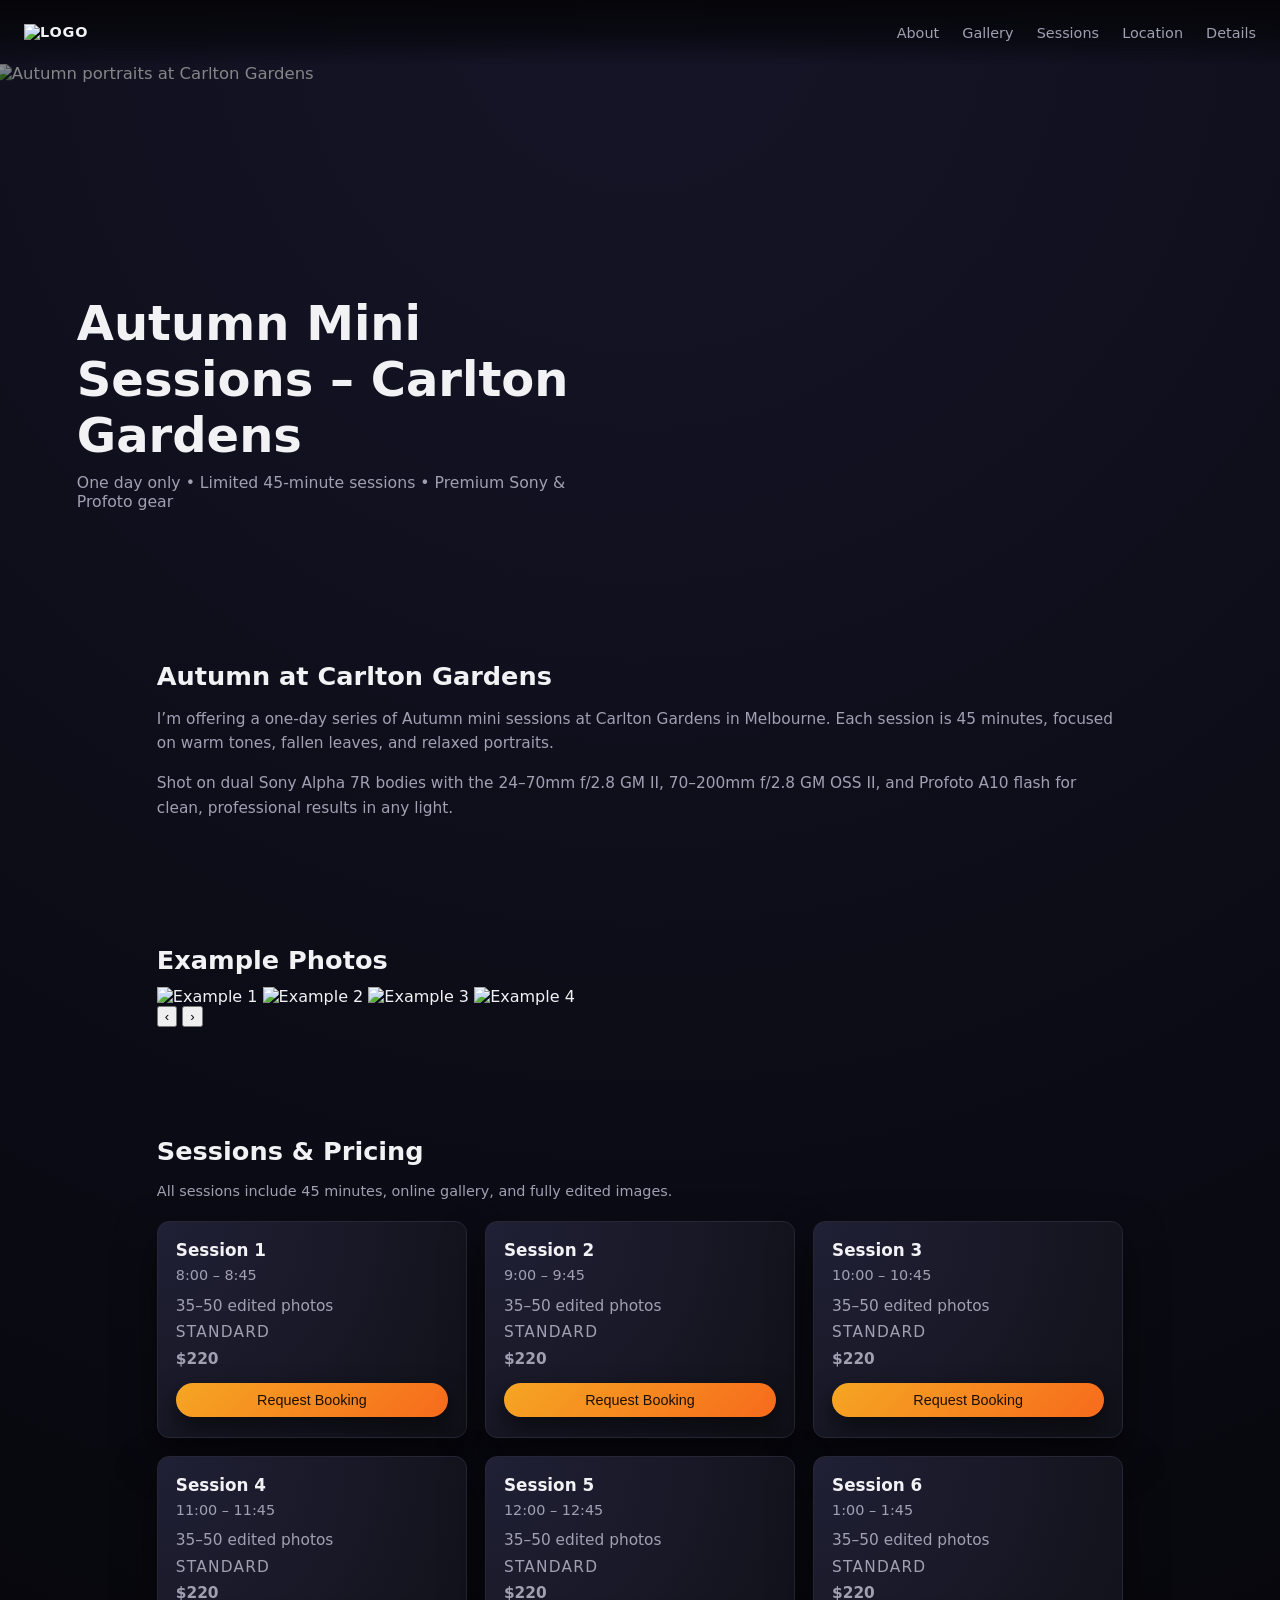
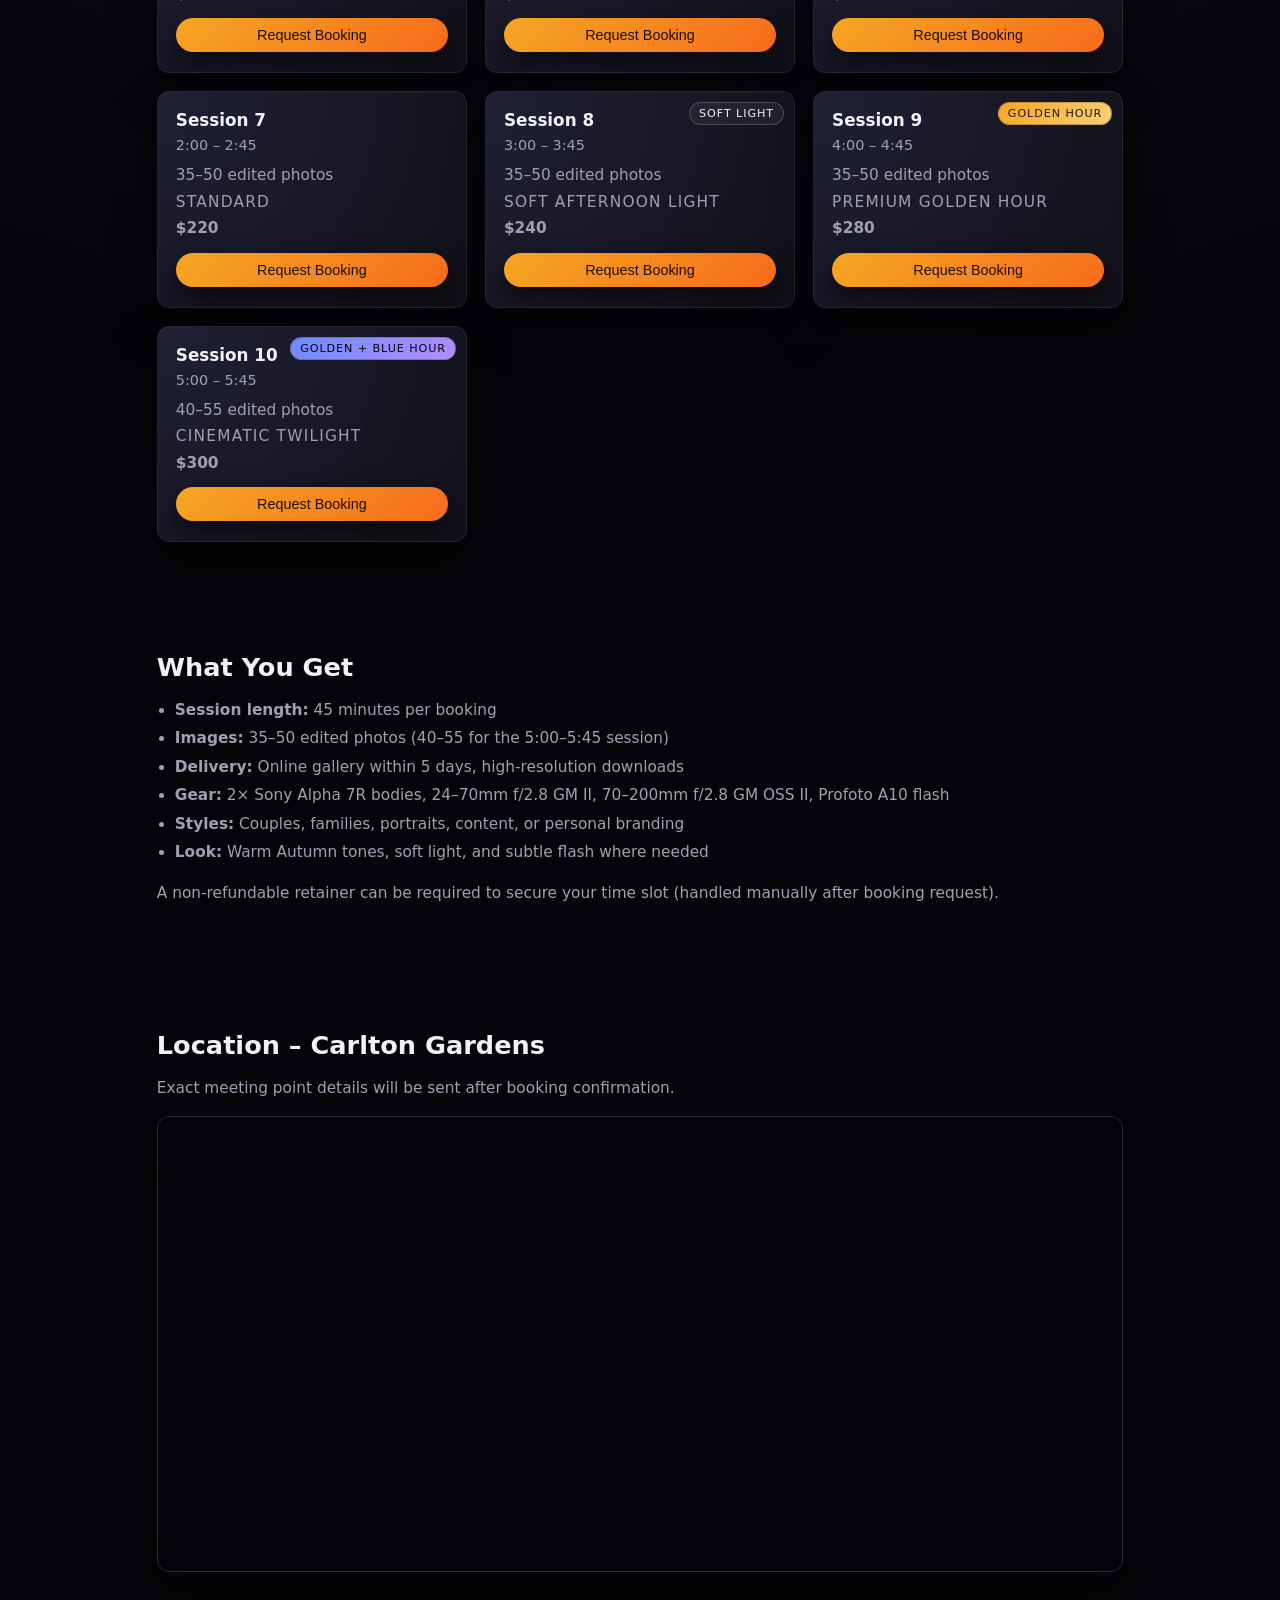
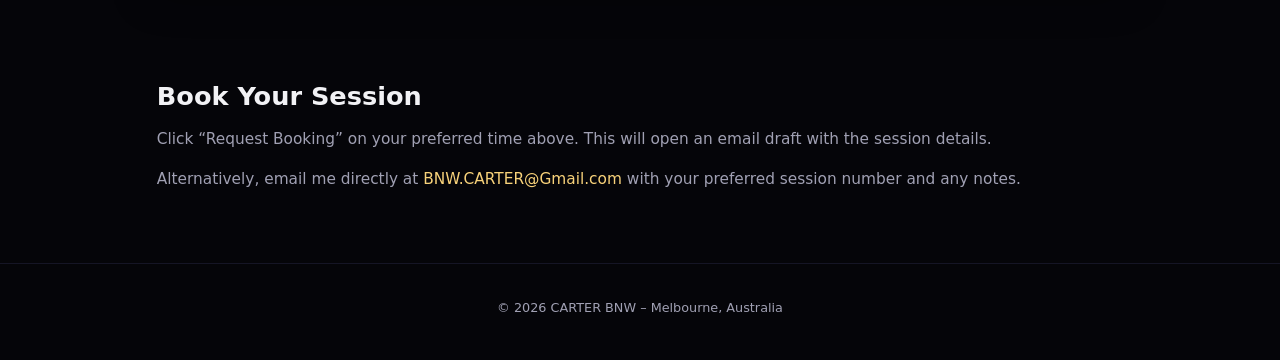
==== index.html @ c1c95477 "Update index.html" ====
<!DOCTYPE html>
<html lang="en">
<head>
  <meta charset="UTF-8">
  <title>Autumn Mini Sessions – Carlton Gardens</title>
  <meta name="viewport" content="width=device-width, initial-scale=1">
  <link rel="stylesheet" href="styles/dark.css">
</head>
<body>
  <header class="site-header">
    <div class="logo">
      <img src="images/logo.png" alt="Logo">
    </div>
    <nav>
      <a href="#about">About</a>
      <a href="#gallery">Gallery</a>
      <a href="#sessions">Sessions</a>
      <a href="#location">Location</a>
      <a href="#details">Details</a>
    </nav>
  </header>

  <section class="banner">
    <img src="images/banner.jpg" alt="Autumn portraits at Carlton Gardens">
    <div class="banner-text">
      <h1>Autumn Mini Sessions – Carlton Gardens</h1>
      <p>One day only • Limited 45‑minute sessions • Premium Sony & Profoto gear</p>
    </div>
  </section>

  <main>
    <section id="about" class="section about">
      <h2>Autumn at Carlton Gardens</h2>
      <p>
        I’m offering a one‑day series of Autumn mini sessions at Carlton Gardens in Melbourne.
        Each session is 45 minutes, focused on warm tones, fallen leaves, and relaxed portraits.
      </p>
      <p>
        Shot on dual Sony Alpha 7R bodies with the 24–70mm f/2.8 GM II, 70–200mm f/2.8 GM OSS II,
        and Profoto A10 flash for clean, professional results in any light.
      </p>
    </section>

    <!-- GALLERY / CAROUSEL -->
    <section id="gallery" class="section gallery">
      <h2>Example Photos</h2>

      <div class="carousel">
        <div class="carousel-track">
          <img src="images/sample1.jpg" alt="Example 1">
          <img src="images/sample2.jpg" alt="Example 2">
          <img src="images/sample3.jpg" alt="Example 3">
          <img src="images/sample4.jpg" alt="Example 4">
        </div>

        <button class="carousel-btn prev">‹</button>
        <button class="carousel-btn next">›</button>

        <div class="carousel-dots"></div>
      </div>
    </section>

    <!-- SESSIONS -->
    <section id="sessions" class="section sessions">
      <h2>Sessions & Pricing</h2>
      <p class="note">All sessions include 45 minutes, online gallery, and fully edited images.</p>

      <div class="session-grid">

        <!-- Standard sessions (1–7) -->
        <div class="session-card">
          <h3>Session 1</h3>
          <p class="time">8:00 – 8:45</p>
          <p>35–50 edited photos</p>
          <p class="tier standard">Standard</p>
          <p class="price">$220</p>
          <button class="btn-book" data-session="Session 1">Request Booking</button>
        </div>

        <div class="session-card">
          <h3>Session 2</h3>
          <p class="time">9:00 – 9:45</p>
          <p>35–50 edited photos</p>
          <p class="tier standard">Standard</p>
          <p class="price">$220</p>
          <button class="btn-book" data-session="Session 2">Request Booking</button>
        </div>

        <div class="session-card">
          <h3>Session 3</h3>
          <p class="time">10:00 – 10:45</p>
          <p>35–50 edited photos</p>
          <p class="tier standard">Standard</p>
          <p class="price">$220</p>
          <button class="btn-book" data-session="Session 3">Request Booking</button>
        </div>

        <div class="session-card">
          <h3>Session 4</h3>
          <p class="time">11:00 – 11:45</p>
          <p>35–50 edited photos</p>
          <p class="tier standard">Standard</p>
          <p class="price">$220</p>
          <button class="btn-book" data-session="Session 4">Request Booking</button>
        </div>

        <div class="session-card">
          <h3>Session 5</h3>
          <p class="time">12:00 – 12:45</p>
          <p>35–50 edited photos</p>
          <p class="tier standard">Standard</p>
          <p class="price">$220</p>
          <button class="btn-book" data-session="Session 5">Request Booking</button>
        </div>

        <div class="session-card">
          <h3>Session 6</h3>
          <p class="time">1:00 – 1:45</p>
          <p>35–50 edited photos</p>
          <p class="tier standard">Standard</p>
          <p class="price">$220</p>
          <button class="btn-book" data-session="Session 6">Request Booking</button>
        </div>

        <div class="session-card">
          <h3>Session 7</h3>
          <p class="time">2:00 – 2:45</p>
          <p>35–50 edited photos</p>
          <p class="tier standard">Standard</p>
          <p class="price">$220</p>
          <button class="btn-book" data-session="Session 7">Request Booking</button>
        </div>

        <!-- Soft light (3:00–3:45) -->
        <div class="session-card soft">
          <div class="badge">Soft Light</div>
          <h3>Session 8</h3>
          <p class="time">3:00 – 3:45</p>
          <p>35–50 edited photos</p>
          <p class="tier soft-tier">Soft Afternoon Light</p>
          <p class="price">$240</p>
          <button class="btn-book" data-session="Session 8">Request Booking</button>
        </div>

        <!-- Golden hour (4:00–4:45) -->
        <div class="session-card golden">
          <div class="badge badge-golden">Golden Hour</div>
          <h3>Session 9</h3>
          <p class="time">4:00 – 4:45</p>
          <p>35–50 edited photos</p>
          <p class="tier golden-tier">Premium Golden Hour</p>
          <p class="price">$280</p>
          <button class="btn-book" data-session="Session 9">Request Booking</button>
        </div>

        <!-- Golden + blue hour (5:00–5:45) -->
        <div class="session-card twilight">
          <div class="badge badge-twilight">Golden + Blue Hour</div>
          <h3>Session 10</h3>
          <p class="time">5:00 – 5:45</p>
          <p>40–55 edited photos</p>
          <p class="tier twilight-tier">Cinematic Twilight</p>
          <p class="price">$300</p>
          <button class="btn-book" data-session="Session 10">Request Booking</button>
        </div>

      </div>
    </section>

    <!-- DETAILS -->
    <section id="details" class="section details">
      <h2>What You Get</h2>
      <ul>
        <li><strong>Session length:</strong> 45 minutes per booking</li>
        <li><strong>Images:</strong> 35–50 edited photos (40–55 for the 5:00–5:45 session)</li>
        <li><strong>Delivery:</strong> Online gallery within 5 days, high‑resolution downloads</li>
        <li><strong>Gear:</strong> 2× Sony Alpha 7R bodies, 24–70mm f/2.8 GM II, 70–200mm f/2.8 GM OSS II, Profoto A10 flash</li>
        <li><strong>Styles:</strong> Couples, families, portraits, content, or personal branding</li>
        <li><strong>Look:</strong> Warm Autumn tones, soft light, and subtle flash where needed</li>
      </ul>
      <p class="small-print">
        A non‑refundable retainer can be required to secure your time slot (handled manually after booking request).
      </p>
    </section>

    <!-- LOCATION -->
    <section id="location" class="section location">
      <h2>Location – Carlton Gardens</h2>
      <p>Exact meeting point details will be sent after booking confirmation.</p>
      <div class="map-container">
        <iframe src="https://www.google.com/maps/embed?pb=!1m14!1m12!1m3!1d1790.1351365783528!2d144.97122502789657!3d-37.80608184122138!2m3!1f0!2f0!3f0!3m2!1i1024!2i768!4f13.1!5e0!3m2!1sen!2sau!4v1779020927072!5m2!1sen!2sau"
          width="100%" height="450" style="border:0;" allowfullscreen loading="lazy"
          referrerpolicy="no-referrer-when-downgrade"></iframe>
      </div>
    </section>

    <!-- CONTACT -->
    <section class="section contact">
      <h2>Book Your Session</h2>
      <p>
        Click “Request Booking” on your preferred time above. This will open an email draft with the session details.
      </p>
      <p>
        Alternatively, email me directly at
        <a href="mailto:BNW.CARTER@Gmail.com">BNW.CARTER@Gmail.com</a>
        with your preferred session number and any notes.
      </p>
    </section>
  </main>

  <footer class="site-footer">
    <p>© <span id="year"></span> CARTER BNW – Melbourne, Australia</p>
  </footer>

  <script src="scripts/main.js"></script>
</body>
</html>
---- styles/dark.css ----
:root {
  --bg: #050509;
  --bg-elevated: #111119;
  --bg-soft: #181824;
  --text: #f2f2f5;
  --muted: #a0a0b3;
  --accent: #f5a623;
  --accent-soft: #f8d27a;
  --accent-twilight: #6c8cff;
  --border-subtle: #262636;
  --danger: #ff4f6a;
  --radius: 12px;
  --shadow-soft: 0 18px 40px rgba(0, 0, 0, 0.55);
}

*,
*::before,
*::after {
  box-sizing: border-box;
}

body {
  margin: 0;
  font-family: system-ui, -apple-system, BlinkMacSystemFont, "Inter", sans-serif;
  background: radial-gradient(circle at top, #151528 0, #050509 55%);
  color: var(--text);
}

/* Header */

.site-header {
  position: fixed;
  top: 0;
  left: 0;
  right: 0;
  height: 64px;
  display: flex;
  align-items: center;
  justify-content: space-between;
  padding: 0 24px;
  background: linear-gradient(to bottom, rgba(5,5,9,0.96), rgba(5,5,9,0.7), transparent);
  backdrop-filter: blur(18px);
  z-index: 20;
}

.logo {
  font-weight: 600;
  letter-spacing: 0.06em;
  text-transform: uppercase;
  font-size: 0.9rem;
}

.site-header nav a {
  color: var(--muted);
  text-decoration: none;
  margin-left: 18px;
  font-size: 0.9rem;
  transition: color 0.2s ease;
}

.site-header nav a:hover {
  color: var(--text);
}

/* Banner */

.banner {
  position: relative;
  margin-top: 64px;
  height: 60vh;
  min-height: 360px;
  max-height: 520px;
  overflow: hidden;
}

.banner img {
  width: 100%;
  height: 100%;
  object-fit: cover;
  filter: brightness(55%) contrast(1.05);
  transform: scale(1.03);
}

.banner-text {
  position: absolute;
  left: 6%;
  bottom: 14%;
  max-width: 520px;
}

.banner-text h1 {
  font-size: clamp(2.2rem, 4vw, 3rem);
  margin: 0 0 10px;
}

.banner-text p {
  margin: 0;
  color: var(--muted);
  font-size: 0.98rem;
}

/* Sections */

.section {
  padding: 56px 6% 32px;
  max-width: 1120px;
  margin: 0 auto;
}

.section h2 {
  font-size: 1.6rem;
  margin-bottom: 12px;
}

.section p,
.section li {
  color: var(--muted);
  line-height: 1.6;
  font-size: 0.96rem;
}

/* Sessions */

.sessions .note {
  margin-bottom: 18px;
  font-size: 0.9rem;
  color: var(--muted);
}

.session-grid {
  display: grid;
  grid-template-columns: repeat(auto-fit, minmax(230px, 1fr));
  gap: 18px;
}

.session-card {
  background: radial-gradient(circle at top left, #202036, var(--bg-elevated));
  border-radius: var(--radius);
  padding: 18px 18px 20px;
  border: 1px solid var(--border-subtle);
  box-shadow: var(--shadow-soft);
  position: relative;
  overflow: hidden;
}

.session-card h3 {
  margin: 0 0 4px;
  font-size: 1.05rem;
}

.session-card .time {
  margin: 0 0 6px;
  font-size: 0.9rem;
  color: var(--muted);
}

.session-card p {
  margin: 2px 0;
}

.tier {
  font-size: 0.8rem;
  text-transform: uppercase;
  letter-spacing: 0.08em;
  color: var(--muted);
}

.price {
  margin-top: 8px;
  font-weight: 600;
  font-size: 1.05rem;
}

.badge {
  position: absolute;
  top: 10px;
  right: 10px;
  font-size: 0.7rem;
  text-transform: uppercase;
  letter-spacing: 0.08em;
  padding: 4px 9px;
  border-radius: 999px;
  background: rgba(255,255,255,0.06);
  border: 1px solid rgba(255,255,255,0.18);
}

.badge-golden {
  background: linear-gradient(135deg, #f5a623, #f8d27a);
  color: #2b1a00;
  border-color: rgba(0,0,0,0.2);
}

.badge-twilight {
  background: linear-gradient(135deg, #6c8cff, #b38cff);
  color: #050509;
  border-color: rgba(0,0,0,0.2);
}

.golden-tier {
  color: var(--accent-soft);
}

.twilight-tier {
  color: var(--accent-twilight);
}

/* Buttons */

.btn-book {
  margin-top: 10px;
  width: 100%;
  padding: 9px 0;
  border-radius: 999px;
  border: none;
  cursor: pointer;
  font-size: 0.9rem;
  font-weight: 500;
  background: linear-gradient(135deg, #f5a623, #f76b1c);
  color: #1b0f02;
  box-shadow: 0 10px 25px rgba(0,0,0,0.6);
  transition: transform 0.12s ease, box-shadow 0.12s ease, filter 0.12s ease;
}

.btn-book:hover {
  transform: translateY(-1px);
  box-shadow: 0 14px 30px rgba(0,0,0,0.7);
  filter: brightness(1.05);
}

/* Details */

.details ul {
  padding-left: 18px;
}

.details li {
  margin-bottom: 4px;
}

.small-print {
  margin-top: 10px;
  font-size: 0.8rem;
  color: var(--muted);
}

/* Map */

.map-container {
  margin-top: 16px;
  border-radius: var(--radius);
  overflow: hidden;
  box-shadow: var(--shadow-soft);
  border: 1px solid var(--border-subtle);
}

/* Contact */

.contact a {
  color: var(--accent-soft);
  text-decoration: none;
}

.contact a:hover {
  text-decoration: underline;
}

/* Footer */

.site-footer {
  padding: 24px 6% 32px;
  text-align: center;
  font-size: 0.8rem;
  color: var(--muted);
  border-top: 1px solid #151525;
  margin-top: 24px;
}

/* Responsive */

@media (max-width: 720px) {
  .site-header {
    padding: 0 14px;
  }

  .site-header nav {
    display: none;
  }

  .banner-text {
    left: 7%;
    right: 7%;
    bottom: 12%;
  }

  .section {
    padding-inline: 7%;
  }
}
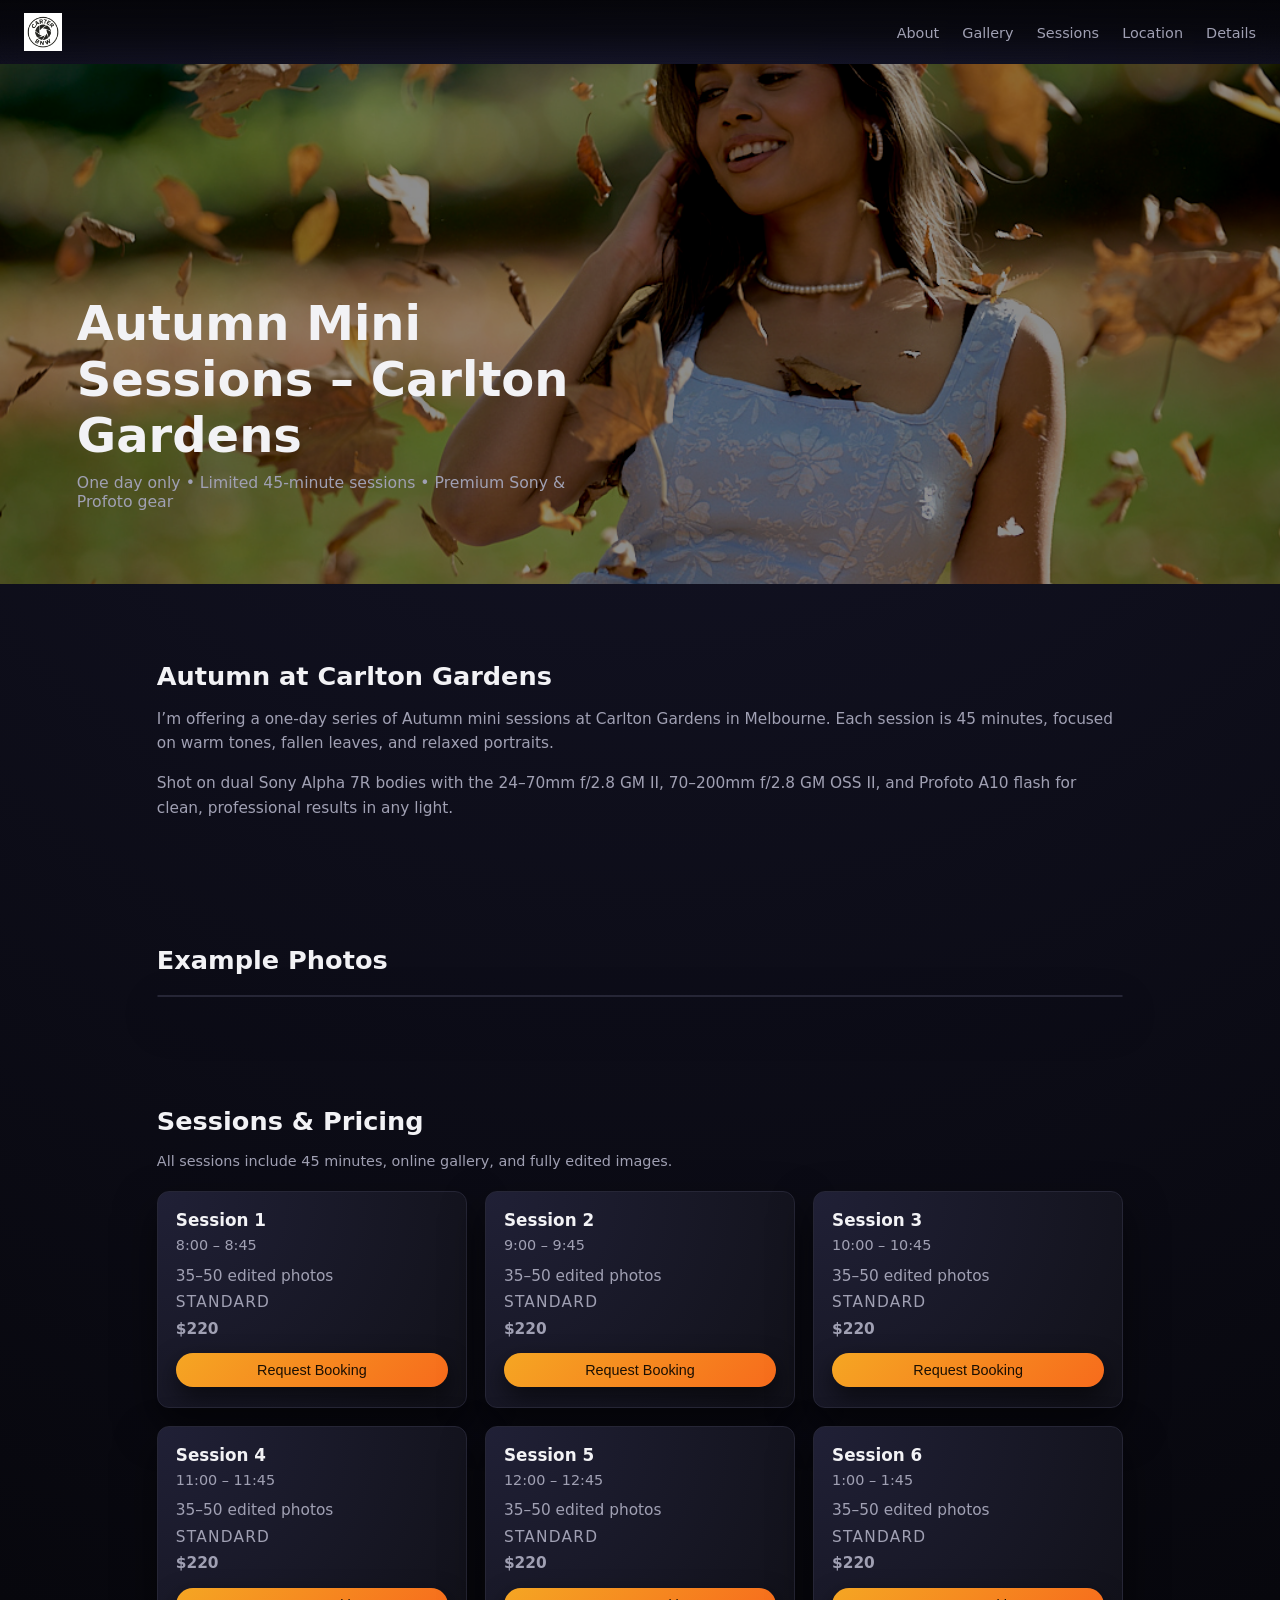
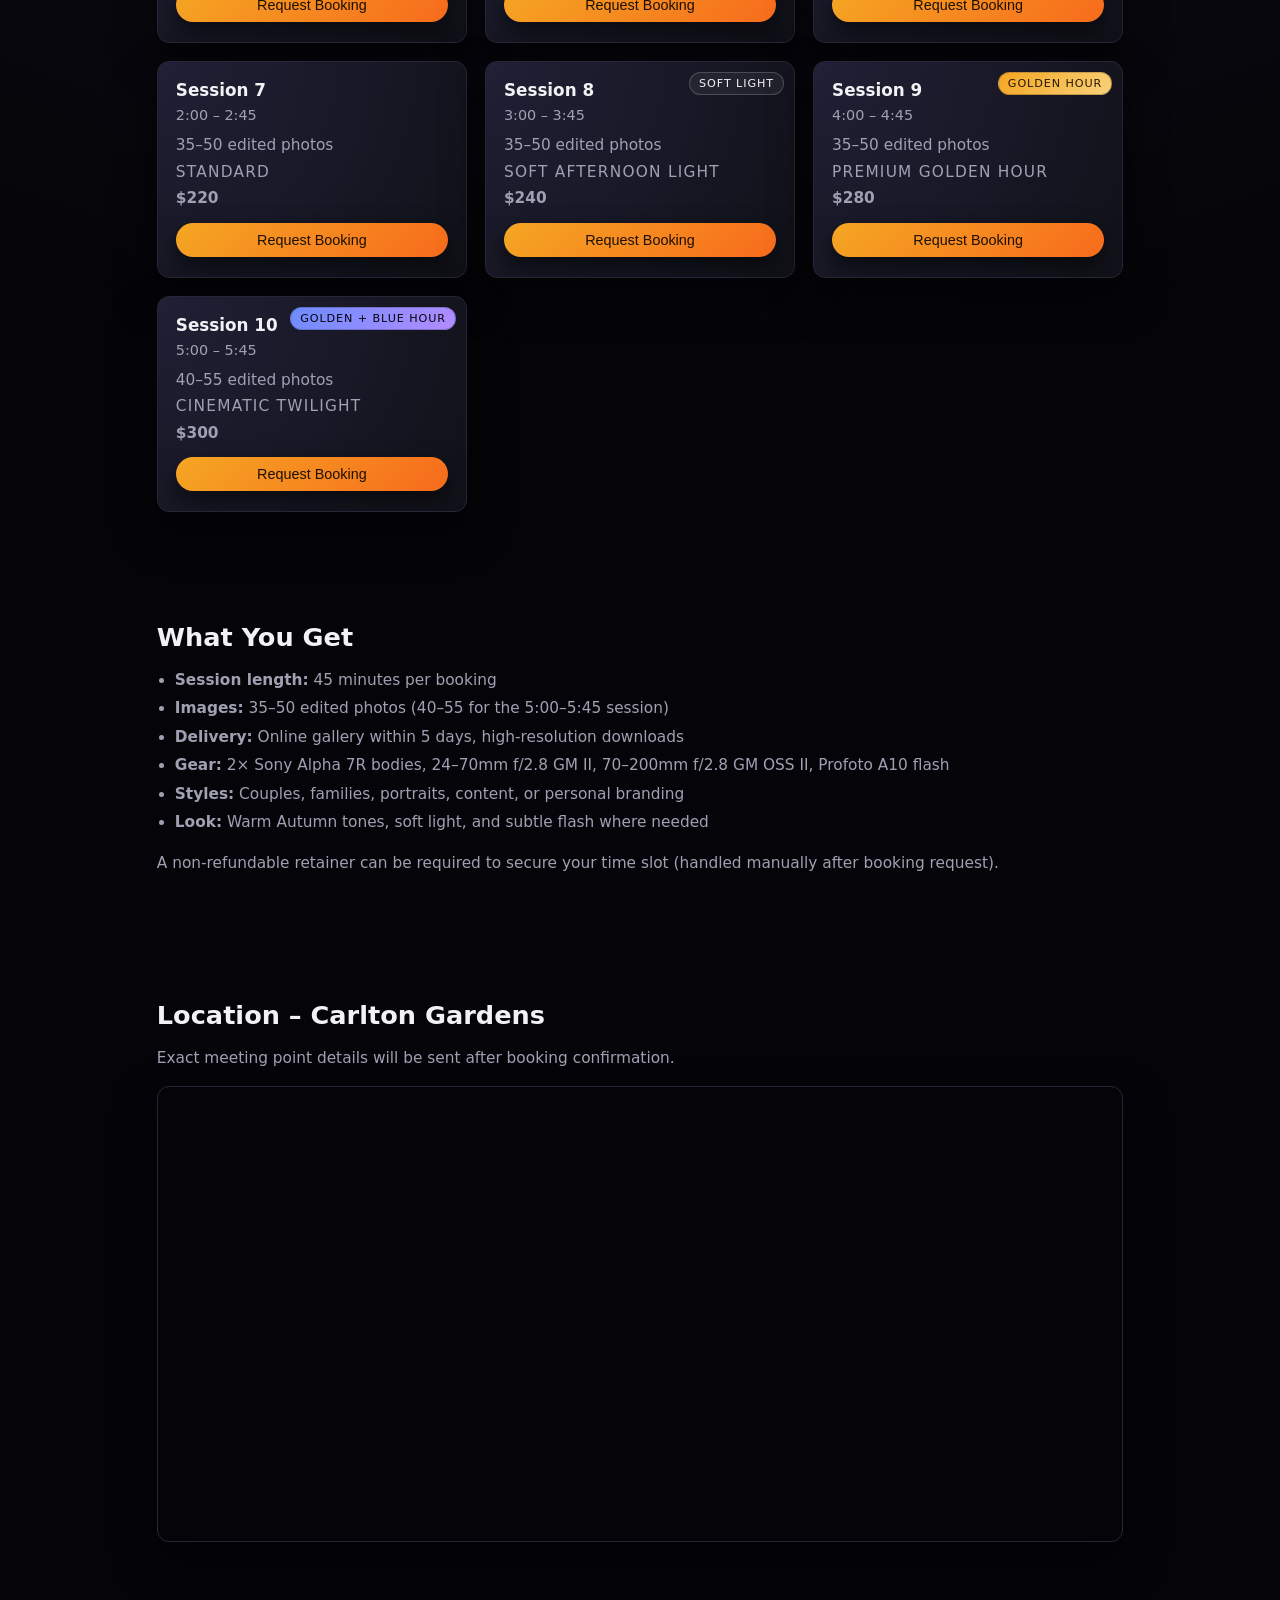
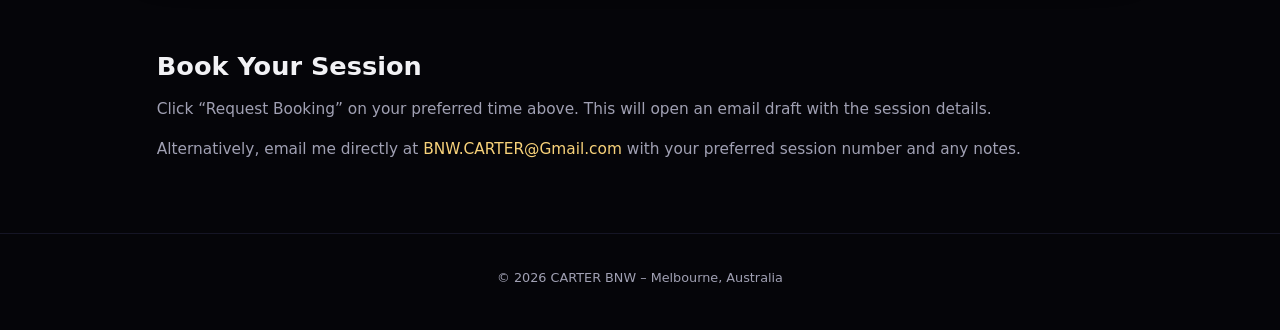
==== commit 36b0e28d: "Update index.html" ====
--- a/index.html
+++ b/index.html
@@ -46,18 +46,14 @@
       <h2>Example Photos</h2>
 
       <div class="carousel">
-        <div class="carousel-track">
-          <img src="images/sample1.jpg" alt="Example 1">
-          <img src="images/sample2.jpg" alt="Example 2">
-          <img src="images/sample3.jpg" alt="Example 3">
-          <img src="images/sample4.jpg" alt="Example 4">
-        </div>
-
+        <div class="carousel-track"></div>
+      
         <button class="carousel-btn prev">‹</button>
         <button class="carousel-btn next">›</button>
-
+      
         <div class="carousel-dots"></div>
       </div>
+
     </section>
 
     <!-- SESSIONS -->
--- a/styles/dark.css
+++ b/styles/dark.css
@@ -8,7 +8,6 @@
   --accent-soft: #f8d27a;
   --accent-twilight: #6c8cff;
   --border-subtle: #262636;
-  --danger: #ff4f6a;
   --radius: 12px;
   --shadow-soft: 0 18px 40px rgba(0, 0, 0, 0.55);
 }
@@ -43,11 +42,11 @@
   z-index: 20;
 }
 
-.logo {
-  font-weight: 600;
-  letter-spacing: 0.06em;
-  text-transform: uppercase;
-  font-size: 0.9rem;
+.logo img {
+  height: 38px;
+  width: auto;
+  display: block;
+  filter: brightness(1.1);
 }
 
 .site-header nav a {
@@ -117,6 +116,76 @@
   color: var(--muted);
   line-height: 1.6;
   font-size: 0.96rem;
+}
+
+/* Gallery / Carousel */
+
+.gallery h2 {
+  margin-bottom: 20px;
+}
+
+.carousel {
+  position: relative;
+  overflow: hidden;
+  border-radius: var(--radius);
+  border: 1px solid var(--border-subtle);
+  box-shadow: var(--shadow-soft);
+}
+
+.carousel-track {
+  display: flex;
+  transition: transform 0.4s ease;
+}
+
+.carousel-track img {
+  width: 100%;
+  height: 420px;
+  object-fit: cover;
+  flex-shrink: 0;
+}
+
+.carousel-btn {
+  position: absolute;
+  top: 50%;
+  transform: translateY(-50%);
+  background: rgba(0,0,0,0.45);
+  border: none;
+  color: white;
+  font-size: 2rem;
+  padding: 6px 14px;
+  cursor: pointer;
+  border-radius: 6px;
+  z-index: 10;
+  transition: background 0.2s ease;
+}
+
+.carousel-btn:hover {
+  background: rgba(0,0,0,0.7);
+}
+
+.carousel-btn.prev { left: 10px; }
+.carousel-btn.next { right: 10px; }
+
+.carousel-dots {
+  position: absolute;
+  bottom: 12px;
+  width: 100%;
+  display: flex;
+  justify-content: center;
+  gap: 8px;
+}
+
+.carousel-dots div {
+  width: 10px;
+  height: 10px;
+  background: rgba(255,255,255,0.4);
+  border-radius: 50%;
+  cursor: pointer;
+  transition: background 0.2s ease;
+}
+
+.carousel-dots .active {
+  background: var(--accent);
 }
 
 /* Sessions */
@@ -295,4 +364,8 @@
   .section {
     padding-inline: 7%;
   }
-}
+
+  .carousel-track img {
+    height: 320px;
+  }
+}
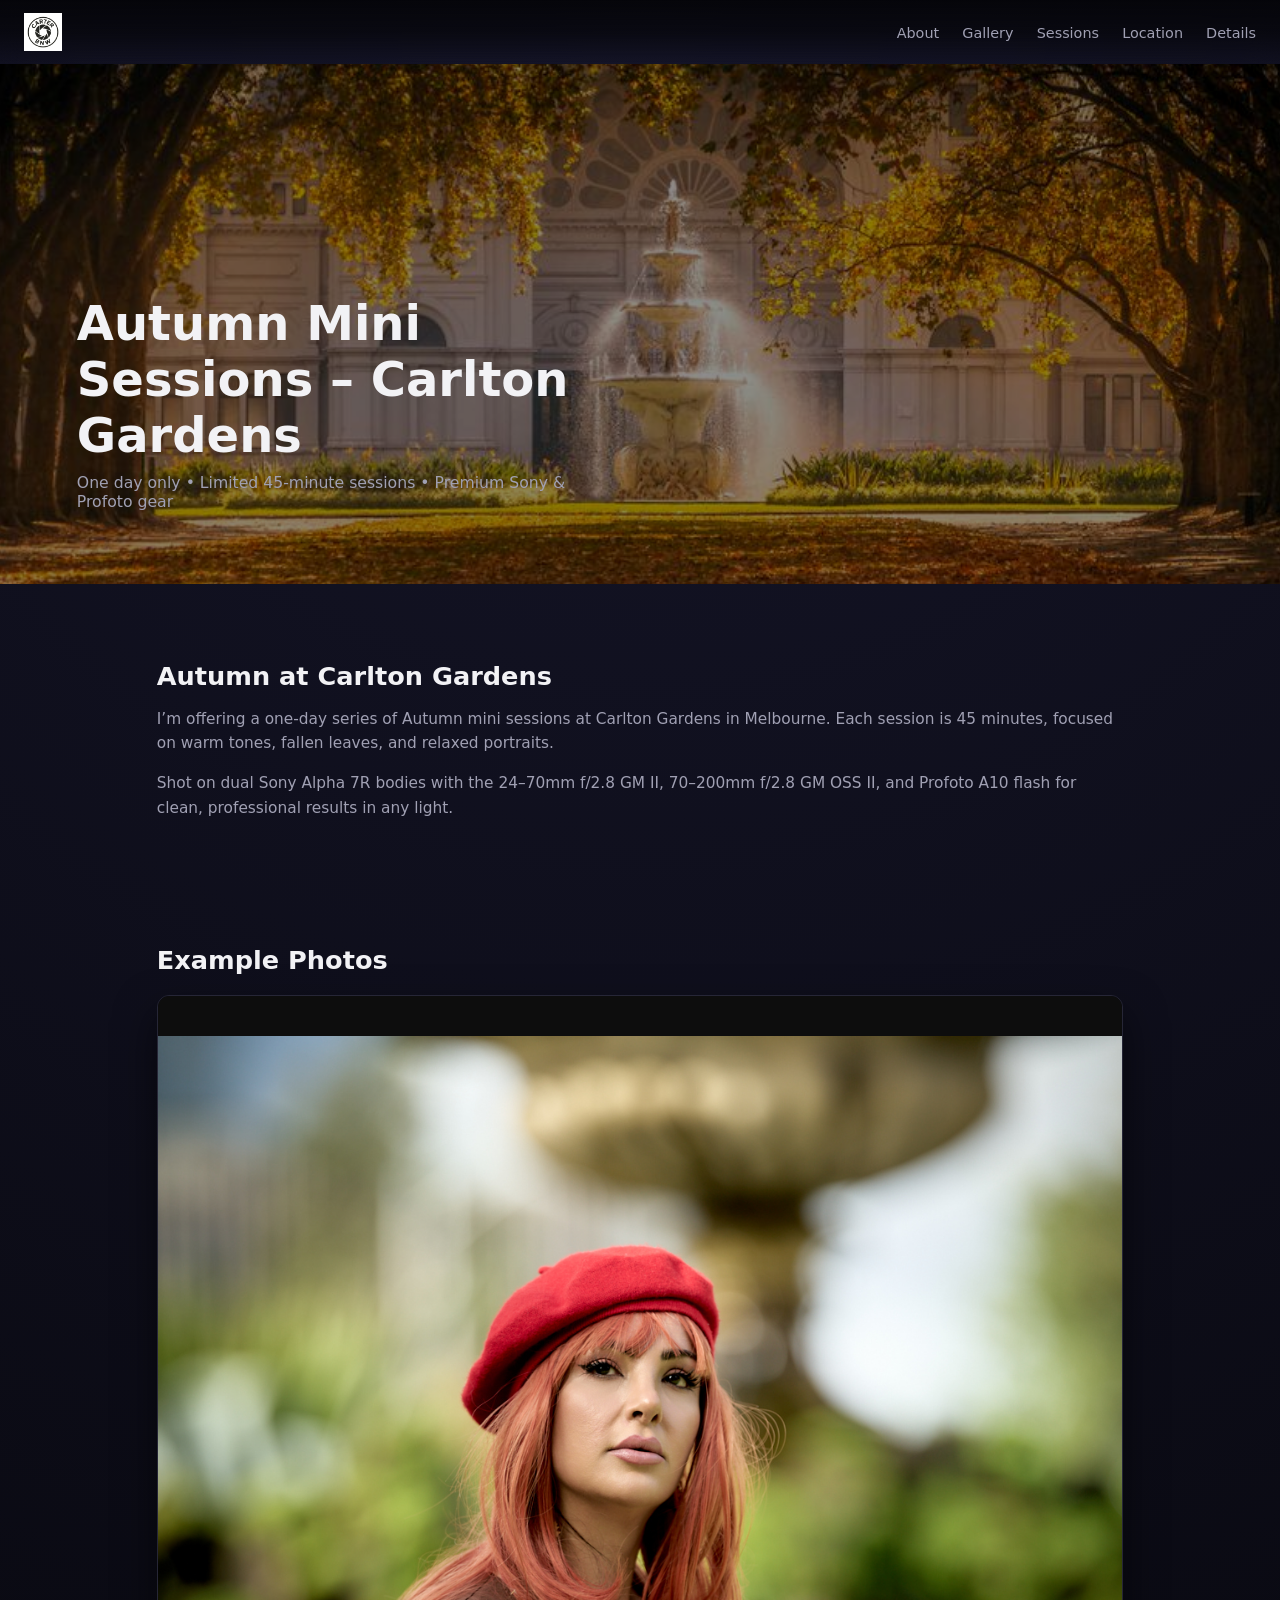
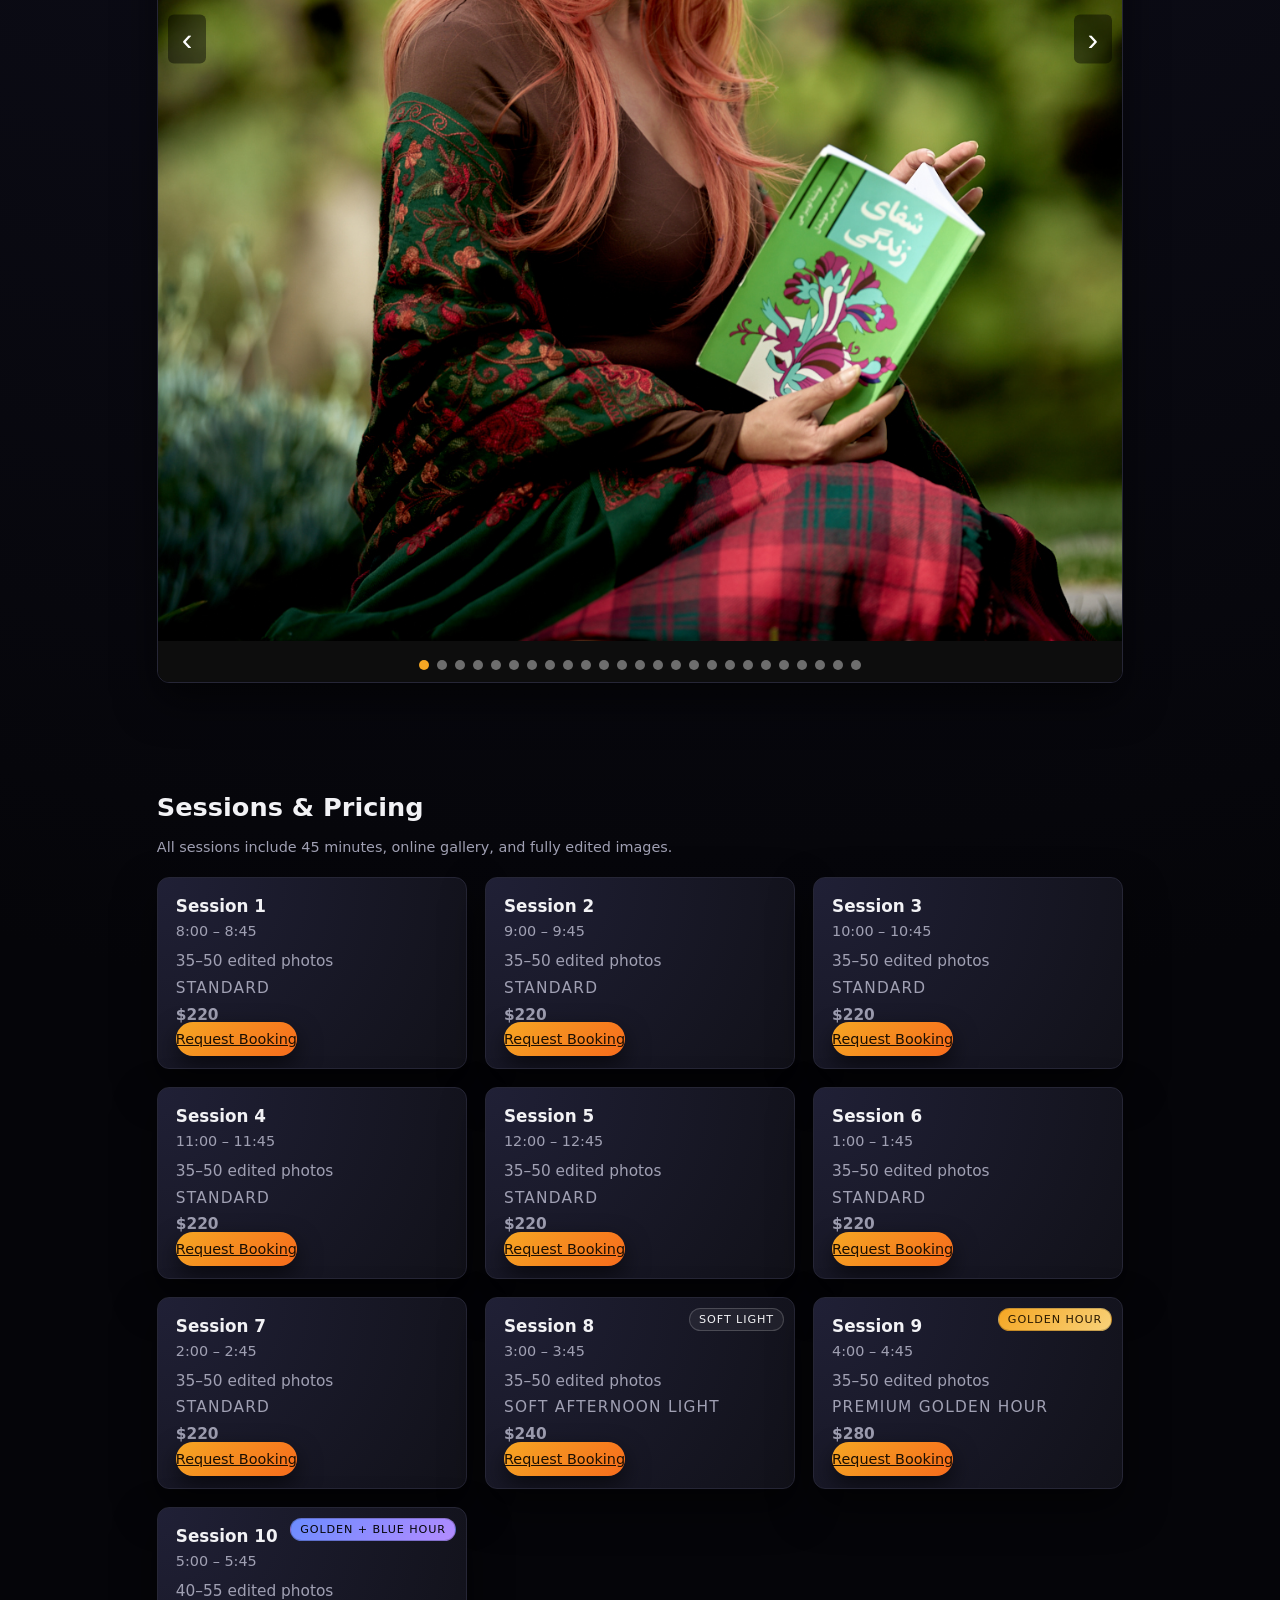
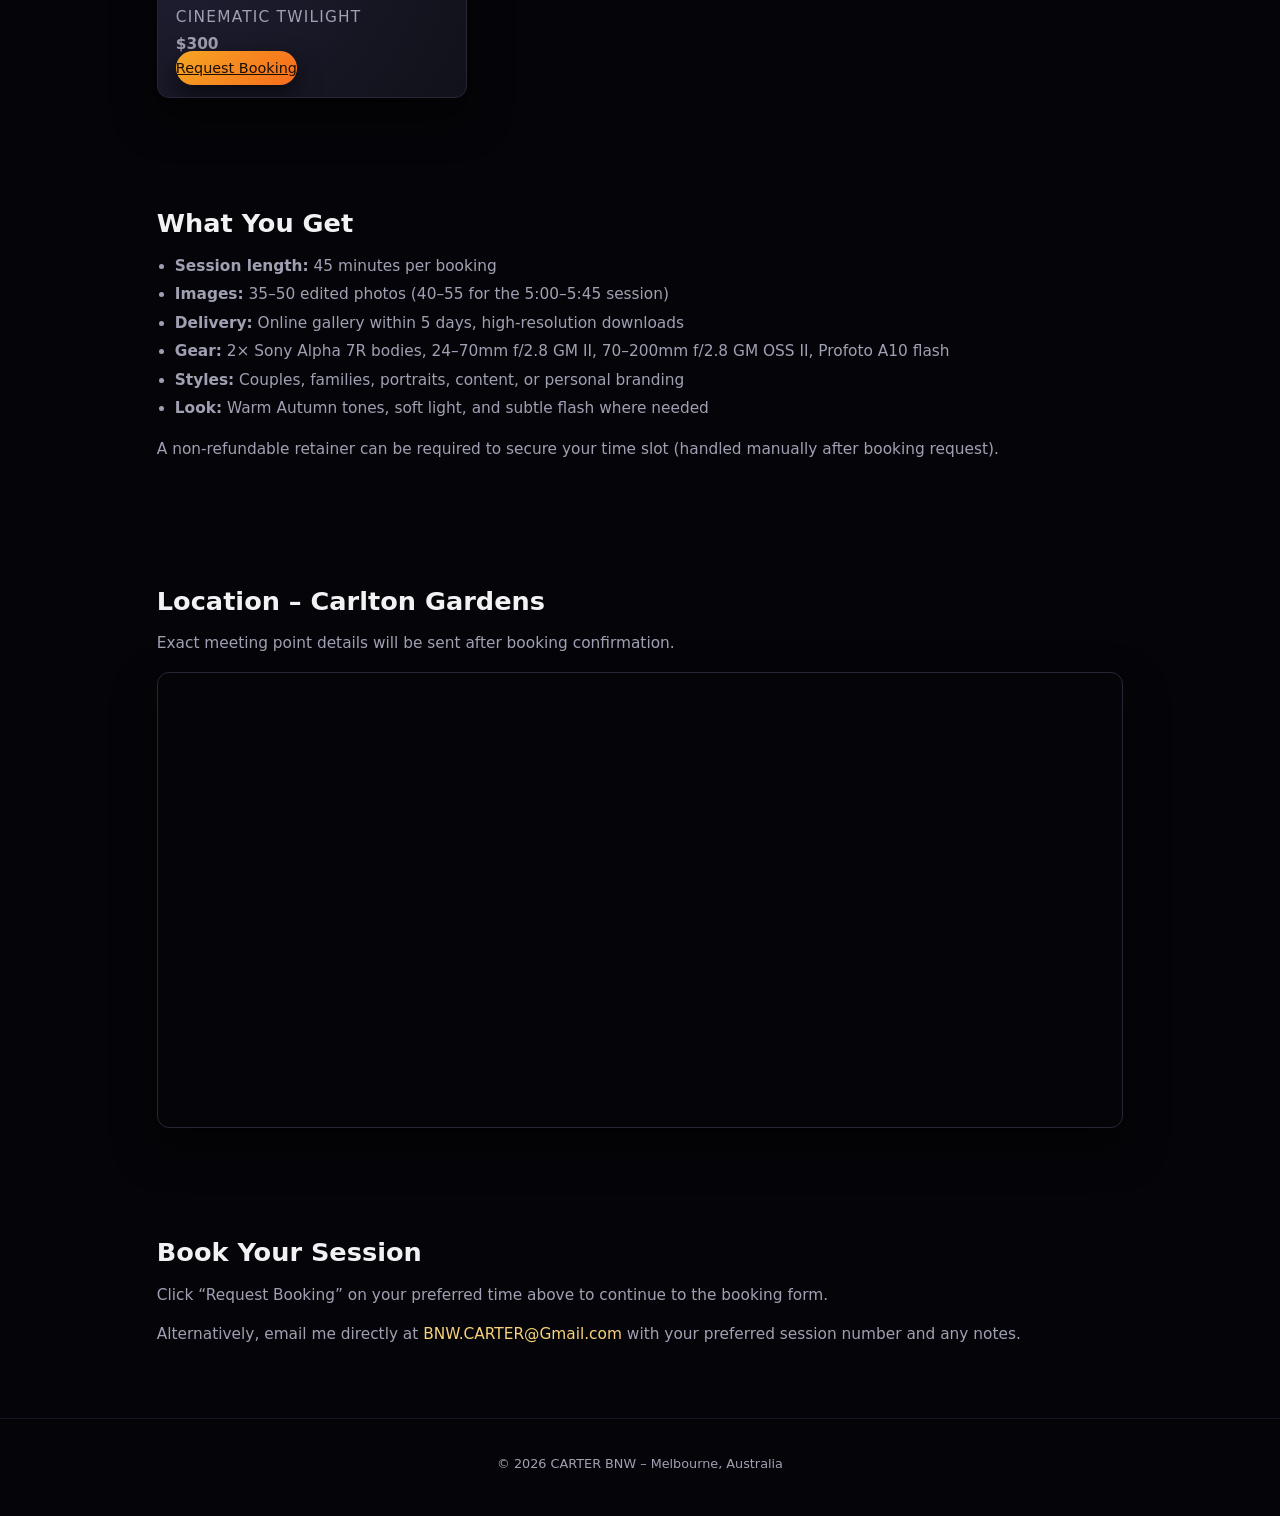
==== commit 7b57e6b2: "Update index.html" ====
--- a/index.html
+++ b/index.html
@@ -63,14 +63,13 @@
 
       <div class="session-grid">
 
-        <!-- Standard sessions (1–7) -->
         <div class="session-card">
           <h3>Session 1</h3>
           <p class="time">8:00 – 8:45</p>
           <p>35–50 edited photos</p>
           <p class="tier standard">Standard</p>
           <p class="price">$220</p>
-          <button class="btn-book" data-session="Session 1">Request Booking</button>
+          <a class="btn-book" href="contact.html?session=Session%201">Request Booking</a>
         </div>
 
         <div class="session-card">
@@ -79,7 +78,7 @@
           <p>35–50 edited photos</p>
           <p class="tier standard">Standard</p>
           <p class="price">$220</p>
-          <button class="btn-book" data-session="Session 2">Request Booking</button>
+          <a class="btn-book" href="contact.html?session=Session%202">Request Booking</a>
         </div>
 
         <div class="session-card">
@@ -88,7 +87,7 @@
           <p>35–50 edited photos</p>
           <p class="tier standard">Standard</p>
           <p class="price">$220</p>
-          <button class="btn-book" data-session="Session 3">Request Booking</button>
+          <a class="btn-book" href="contact.html?session=Session%203">Request Booking</a>
         </div>
 
         <div class="session-card">
@@ -97,7 +96,7 @@
           <p>35–50 edited photos</p>
           <p class="tier standard">Standard</p>
           <p class="price">$220</p>
-          <button class="btn-book" data-session="Session 4">Request Booking</button>
+          <a class="btn-book" href="contact.html?session=Session%204">Request Booking</a>
         </div>
 
         <div class="session-card">
@@ -106,7 +105,7 @@
           <p>35–50 edited photos</p>
           <p class="tier standard">Standard</p>
           <p class="price">$220</p>
-          <button class="btn-book" data-session="Session 5">Request Booking</button>
+          <a class="btn-book" href="contact.html?session=Session%205">Request Booking</a>
         </div>
 
         <div class="session-card">
@@ -115,7 +114,7 @@
           <p>35–50 edited photos</p>
           <p class="tier standard">Standard</p>
           <p class="price">$220</p>
-          <button class="btn-book" data-session="Session 6">Request Booking</button>
+          <a class="btn-book" href="contact.html?session=Session%206">Request Booking</a>
         </div>
 
         <div class="session-card">
@@ -124,10 +123,9 @@
           <p>35–50 edited photos</p>
           <p class="tier standard">Standard</p>
           <p class="price">$220</p>
-          <button class="btn-book" data-session="Session 7">Request Booking</button>
-        </div>
-
-        <!-- Soft light (3:00–3:45) -->
+          <a class="btn-book" href="contact.html?session=Session%207">Request Booking</a>
+        </div>
+
         <div class="session-card soft">
           <div class="badge">Soft Light</div>
           <h3>Session 8</h3>
@@ -135,10 +133,9 @@
           <p>35–50 edited photos</p>
           <p class="tier soft-tier">Soft Afternoon Light</p>
           <p class="price">$240</p>
-          <button class="btn-book" data-session="Session 8">Request Booking</button>
-        </div>
-
-        <!-- Golden hour (4:00–4:45) -->
+          <a class="btn-book" href="contact.html?session=Session%208">Request Booking</a>
+        </div>
+
         <div class="session-card golden">
           <div class="badge badge-golden">Golden Hour</div>
           <h3>Session 9</h3>
@@ -146,10 +143,9 @@
           <p>35–50 edited photos</p>
           <p class="tier golden-tier">Premium Golden Hour</p>
           <p class="price">$280</p>
-          <button class="btn-book" data-session="Session 9">Request Booking</button>
-        </div>
-
-        <!-- Golden + blue hour (5:00–5:45) -->
+          <a class="btn-book" href="contact.html?session=Session%209">Request Booking</a>
+        </div>
+
         <div class="session-card twilight">
           <div class="badge badge-twilight">Golden + Blue Hour</div>
           <h3>Session 10</h3>
@@ -157,7 +153,7 @@
           <p>40–55 edited photos</p>
           <p class="tier twilight-tier">Cinematic Twilight</p>
           <p class="price">$300</p>
-          <button class="btn-book" data-session="Session 10">Request Booking</button>
+          <a class="btn-book" href="contact.html?session=Session%2010">Request Booking</a>
         </div>
 
       </div>
@@ -194,7 +190,7 @@
     <section class="section contact">
       <h2>Book Your Session</h2>
       <p>
-        Click “Request Booking” on your preferred time above. This will open an email draft with the session details.
+        Click “Request Booking” on your preferred time above to continue to the booking form.
       </p>
       <p>
         Alternatively, email me directly at
--- a/styles/dark.css
+++ b/styles/dark.css
@@ -76,6 +76,7 @@
   width: 100%;
   height: 100%;
   object-fit: cover;
+  object-position: center; 
   filter: brightness(55%) contrast(1.05);
   transform: scale(1.03);
 }
@@ -139,10 +140,13 @@
 
 .carousel-track img {
   width: 100%;
-  height: 420px;
-  object-fit: cover;
+  height: auto;
+  object-fit: contain;
   flex-shrink: 0;
-}
+  background: #0d0d0d;
+}
+
+
 
 .carousel-btn {
   position: absolute;
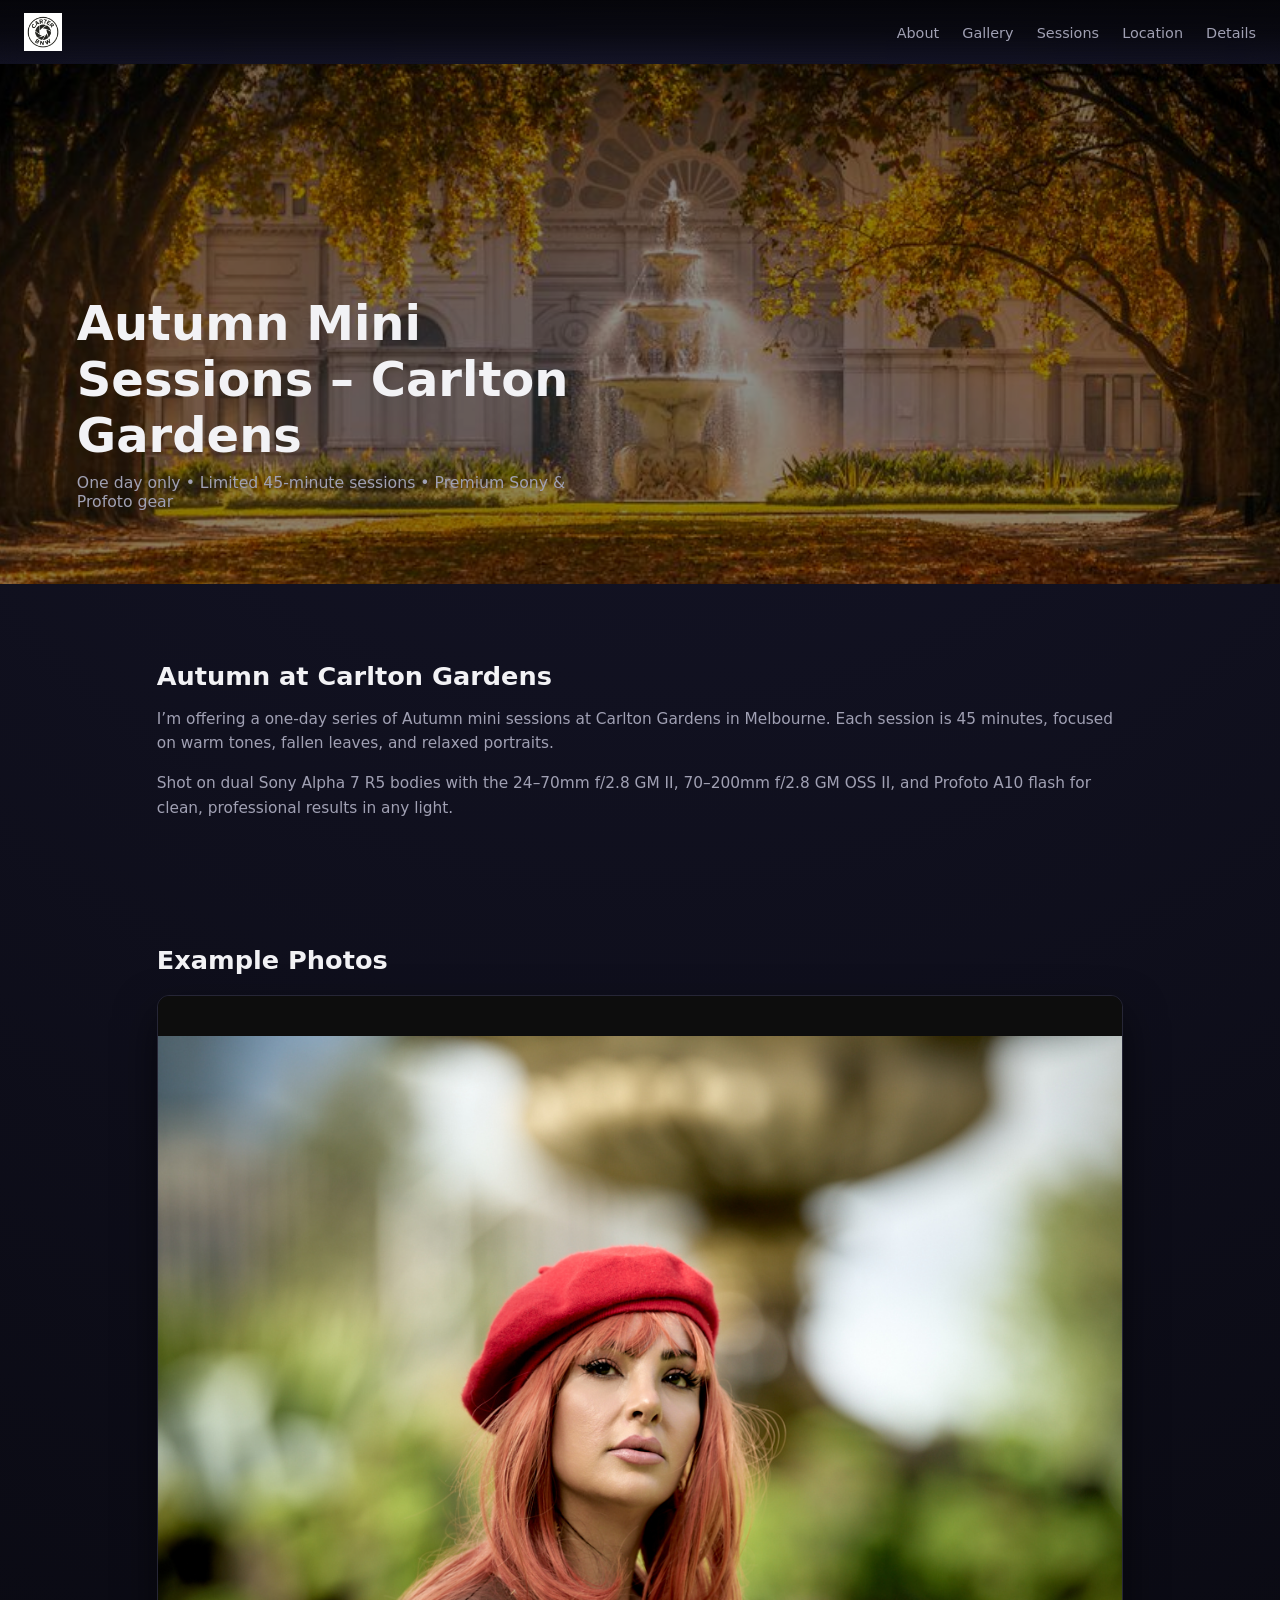
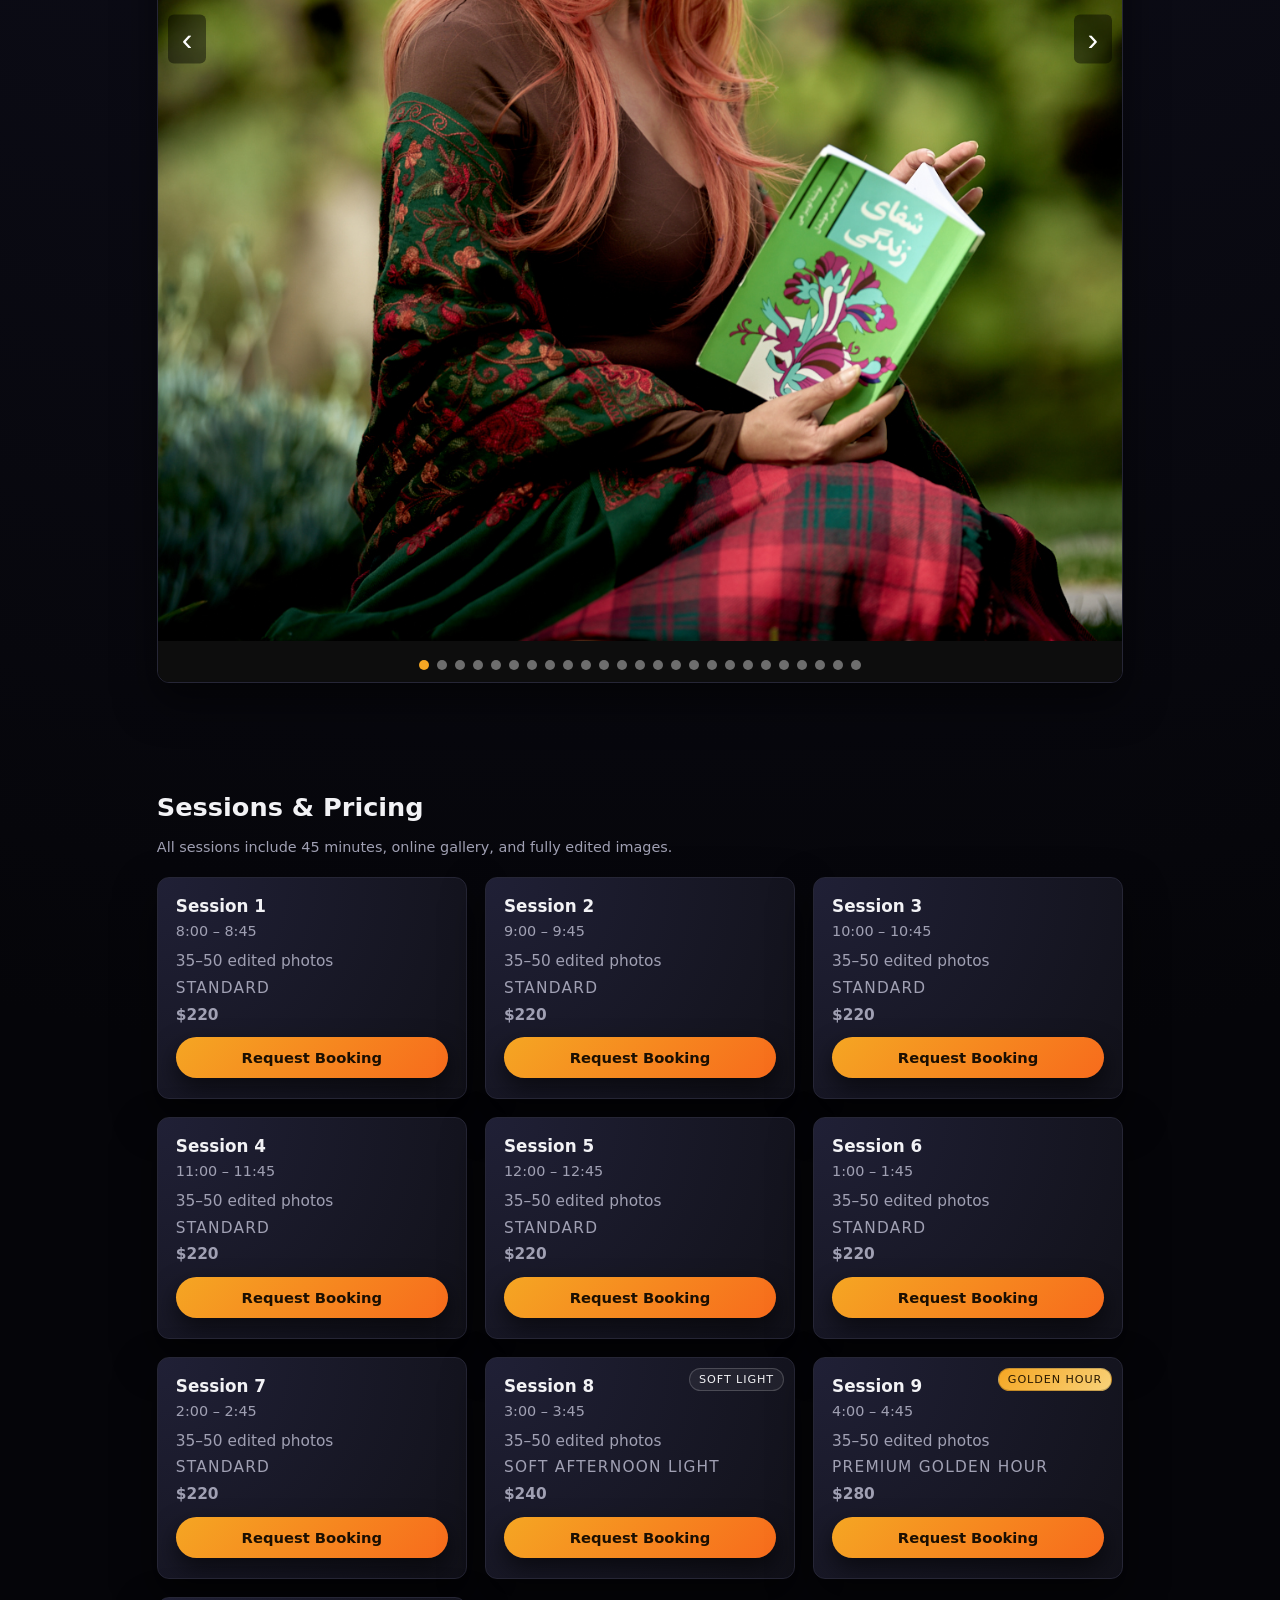
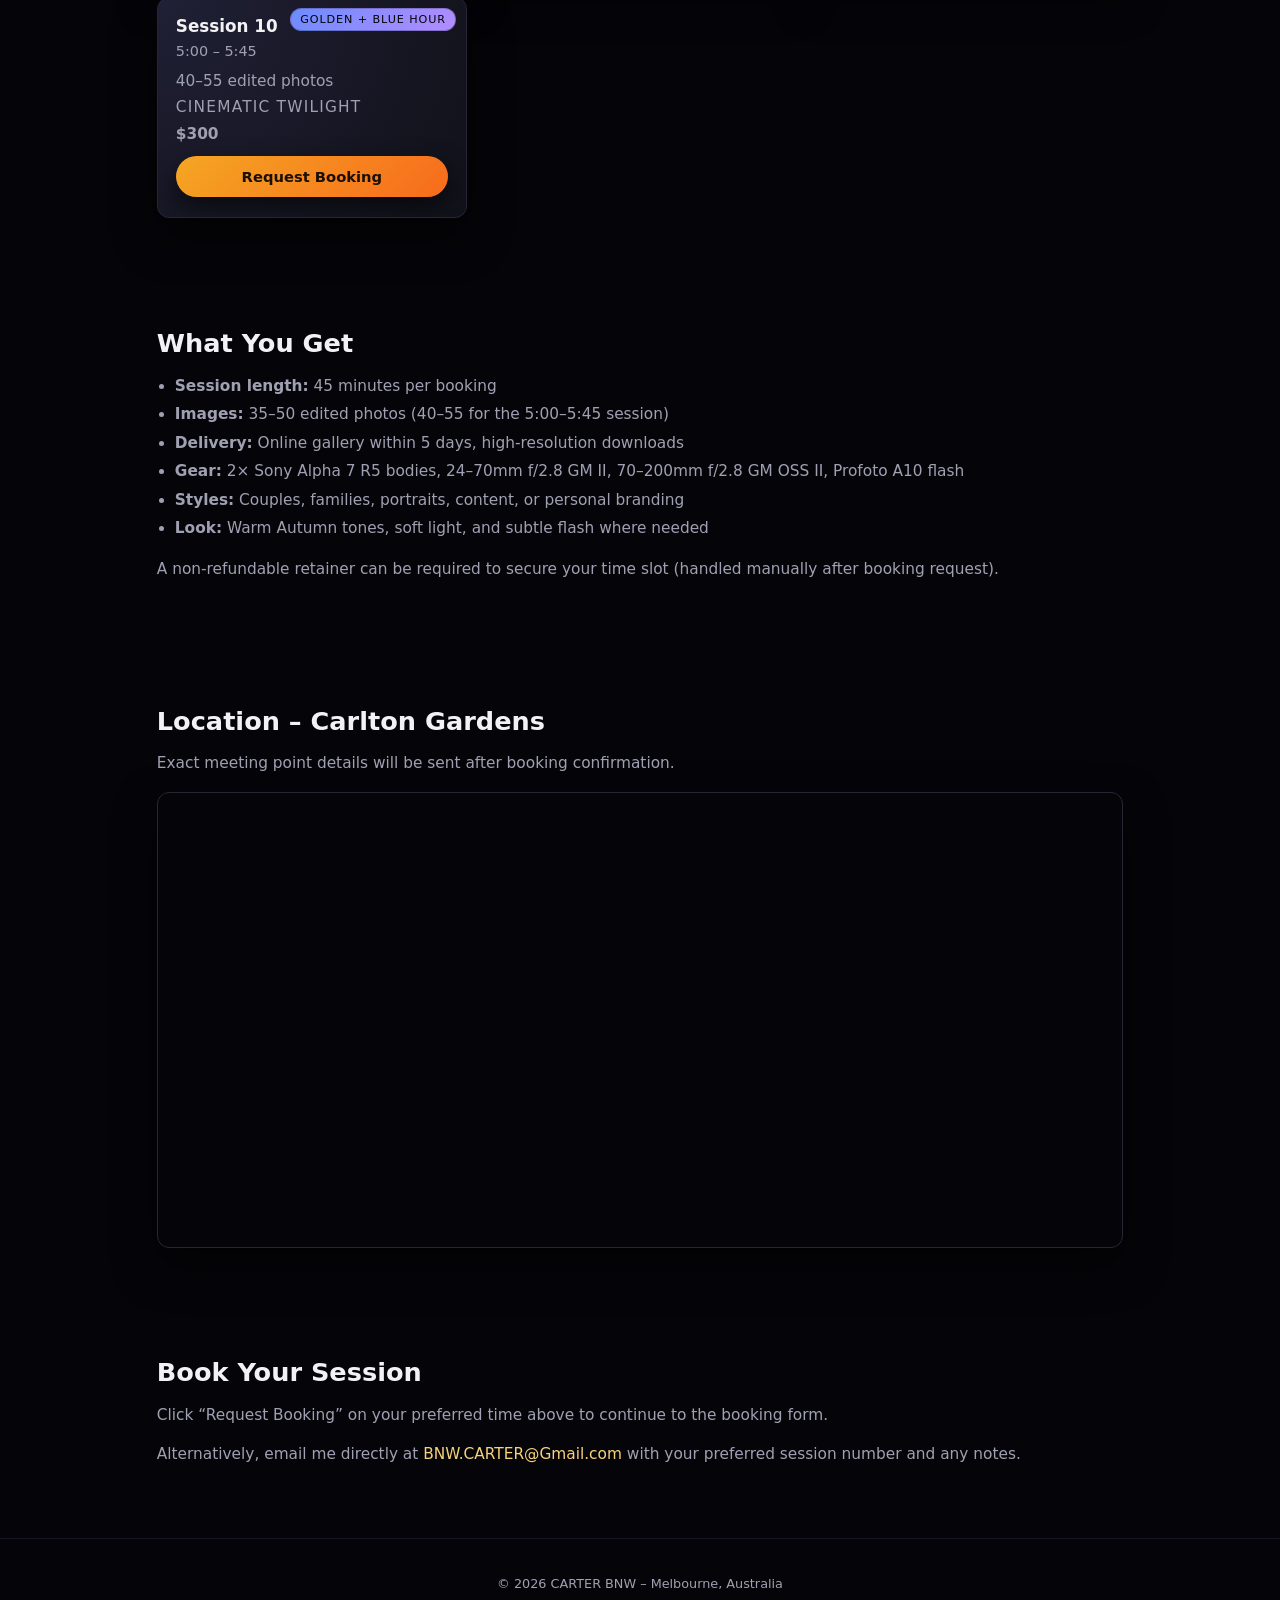
==== commit 46c72be5: "Update index.html" ====
--- a/index.html
+++ b/index.html
@@ -36,7 +36,7 @@
         Each session is 45 minutes, focused on warm tones, fallen leaves, and relaxed portraits.
       </p>
       <p>
-        Shot on dual Sony Alpha 7R bodies with the 24–70mm f/2.8 GM II, 70–200mm f/2.8 GM OSS II,
+        Shot on dual Sony Alpha 7 R5 bodies with the 24–70mm f/2.8 GM II, 70–200mm f/2.8 GM OSS II,
         and Profoto A10 flash for clean, professional results in any light.
       </p>
     </section>
@@ -166,7 +166,7 @@
         <li><strong>Session length:</strong> 45 minutes per booking</li>
         <li><strong>Images:</strong> 35–50 edited photos (40–55 for the 5:00–5:45 session)</li>
         <li><strong>Delivery:</strong> Online gallery within 5 days, high‑resolution downloads</li>
-        <li><strong>Gear:</strong> 2× Sony Alpha 7R bodies, 24–70mm f/2.8 GM II, 70–200mm f/2.8 GM OSS II, Profoto A10 flash</li>
+        <li><strong>Gear:</strong> 2× Sony Alpha 7 R5 bodies, 24–70mm f/2.8 GM II, 70–200mm f/2.8 GM OSS II, Profoto A10 flash</li>
         <li><strong>Styles:</strong> Couples, families, portraits, content, or personal branding</li>
         <li><strong>Look:</strong> Warm Autumn tones, soft light, and subtle flash where needed</li>
       </ul>
--- a/styles/dark.css
+++ b/styles/dark.css
@@ -280,14 +280,17 @@
 /* Buttons */
 
 .btn-book {
+  display: block;              /* ensures perfect button shape */
+  text-align: center;          /* centers text inside <a> */
   margin-top: 10px;
   width: 100%;
-  padding: 9px 0;
+  padding: 12px 0;             /* better vertical balance */
   border-radius: 999px;
   border: none;
   cursor: pointer;
-  font-size: 0.9rem;
-  font-weight: 500;
+  font-size: 0.92rem;
+  font-weight: 600;
+  text-decoration: none;       /* removes underline on <a> */
   background: linear-gradient(135deg, #f5a623, #f76b1c);
   color: #1b0f02;
   box-shadow: 0 10px 25px rgba(0,0,0,0.6);
@@ -299,6 +302,7 @@
   box-shadow: 0 14px 30px rgba(0,0,0,0.7);
   filter: brightness(1.05);
 }
+
 
 /* Details */
 
@@ -336,6 +340,39 @@
 .contact a:hover {
   text-decoration: underline;
 }
+.form-box {
+  background: var(--bg-elevated);
+  padding: 30px;
+  border-radius: var(--radius);
+  border: 1px solid var(--border-subtle);
+  box-shadow: var(--shadow-soft);
+  margin-top: 20px;
+}
+
+.form-box label {
+  display: block;
+  margin-top: 12px;
+  margin-bottom: 4px;
+  font-size: 0.9rem;
+  color: var(--muted);
+}
+
+.form-box input,
+.form-box textarea {
+  width: 100%;
+  padding: 14px;
+  border-radius: 10px;
+  border: 1px solid #444;
+  background: #0d0d0d;
+  color: #fff;
+  font-size: 1rem;
+  margin-bottom: 10px;
+}
+
+.form-box textarea {
+  height: 120px;
+  resize: none;
+}
 
 /* Footer */
 
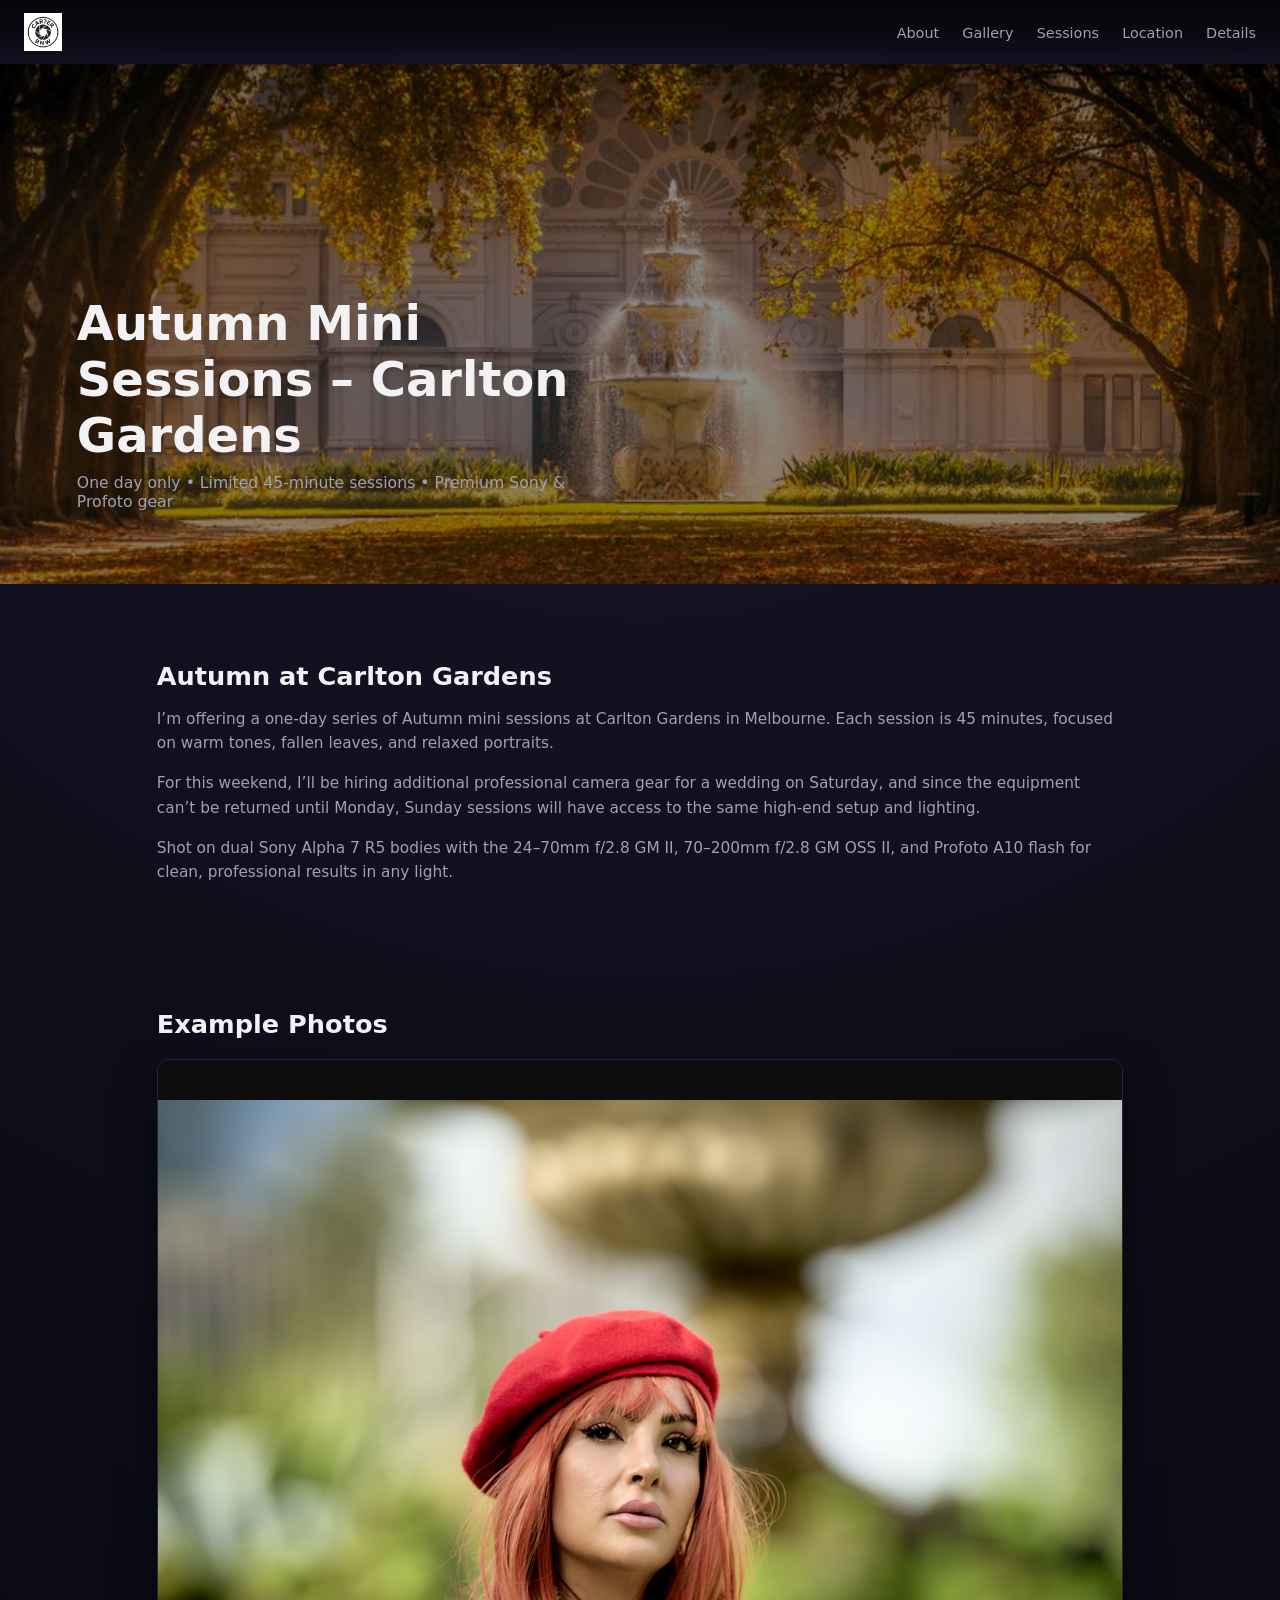
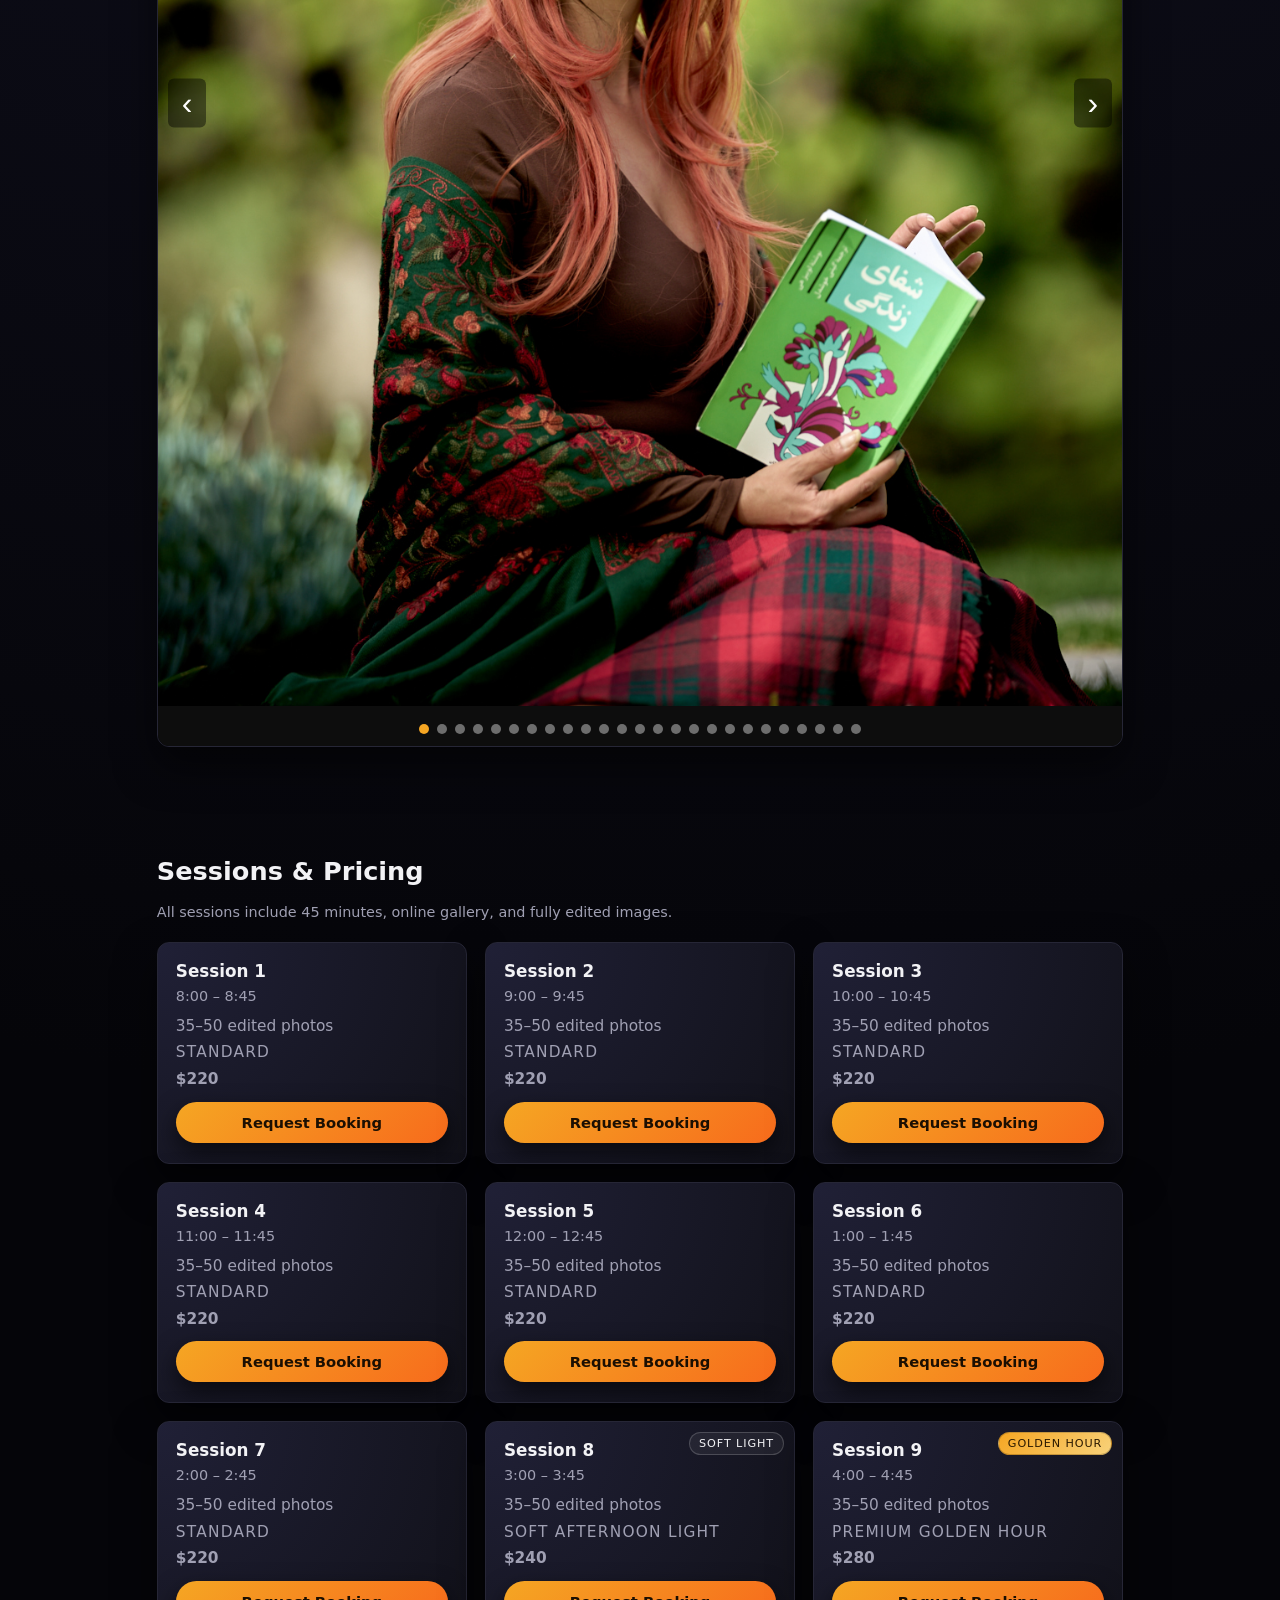
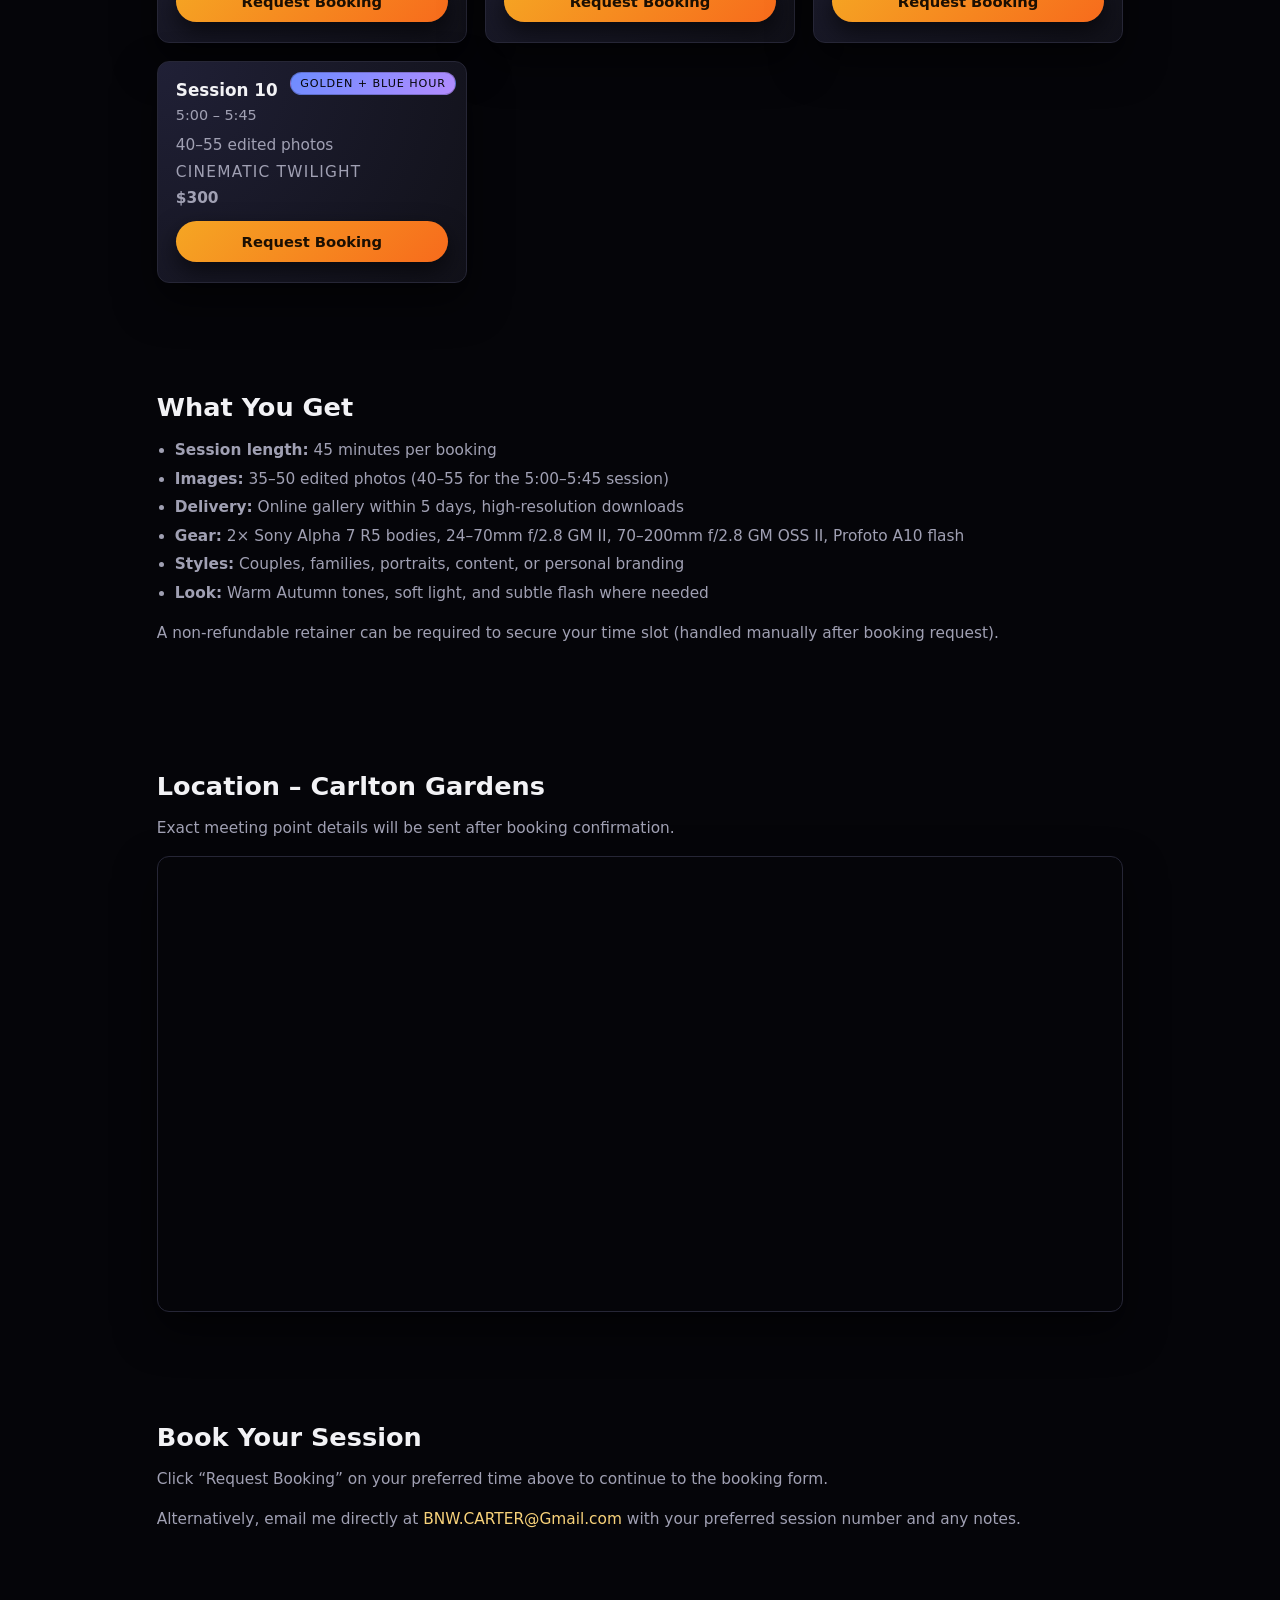
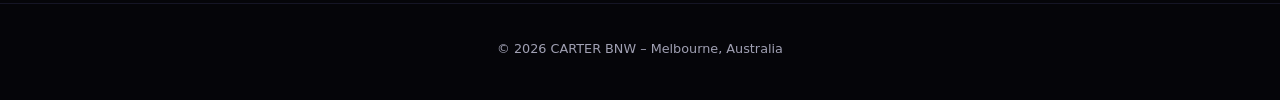
==== commit c93eeb9c: "Update index.html" ====
--- a/index.html
+++ b/index.html
@@ -32,12 +32,13 @@
     <section id="about" class="section about">
       <h2>Autumn at Carlton Gardens</h2>
       <p>
-        I’m offering a one‑day series of Autumn mini sessions at Carlton Gardens in Melbourne.
-        Each session is 45 minutes, focused on warm tones, fallen leaves, and relaxed portraits.
-      </p>
-      <p>
-        Shot on dual Sony Alpha 7 R5 bodies with the 24–70mm f/2.8 GM II, 70–200mm f/2.8 GM OSS II,
-        and Profoto A10 flash for clean, professional results in any light.
+        I’m offering a one-day series of Autumn mini sessions at Carlton Gardens in Melbourne. Each session is 45 minutes, focused on warm tones, fallen leaves, and relaxed portraits.
+      </p>
+      <p>
+        For this weekend, I’ll be hiring additional professional camera gear for a wedding on Saturday, and since the equipment can’t be returned until Monday, Sunday sessions will have access to the same high-end setup and lighting.
+      </p>
+      <p>
+        Shot on dual Sony Alpha 7 R5 bodies with the 24–70mm f/2.8 GM II, 70–200mm f/2.8 GM OSS II, and Profoto A10 flash for clean, professional results in any light.
       </p>
     </section>
 
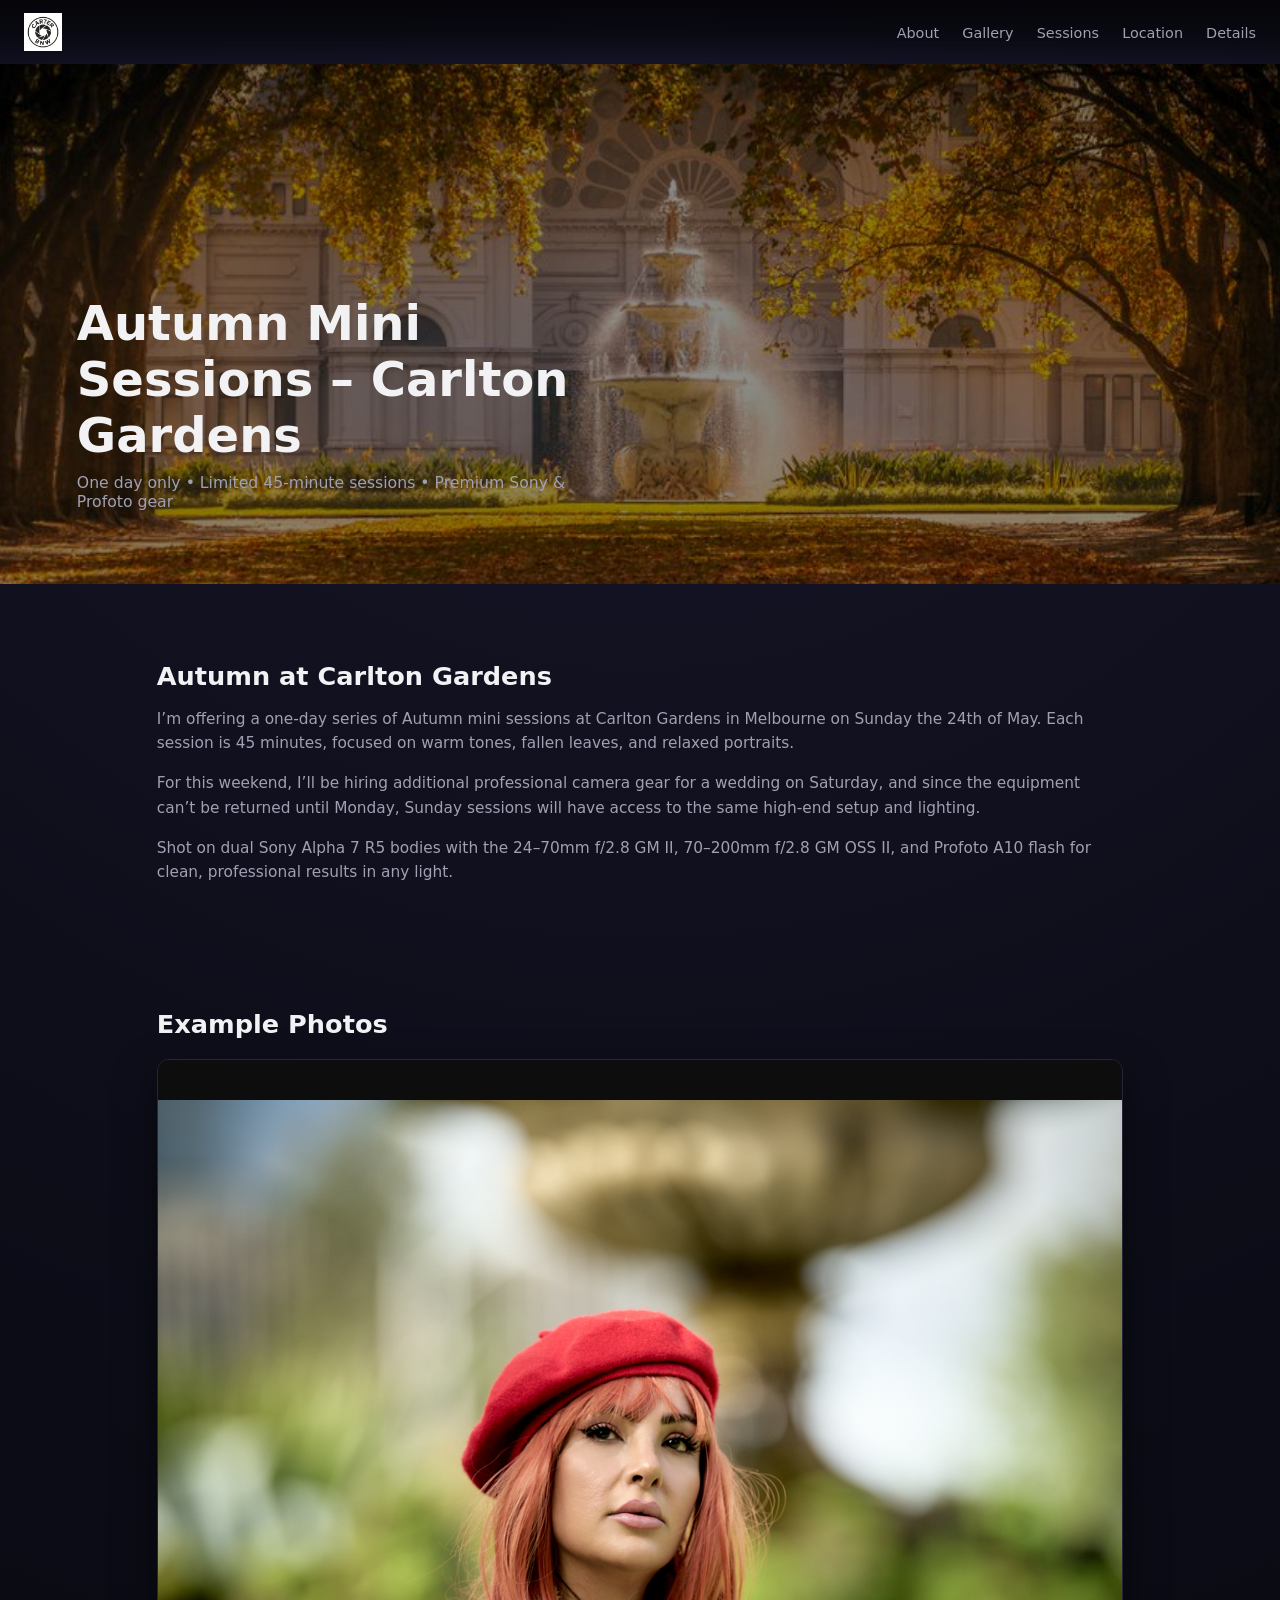
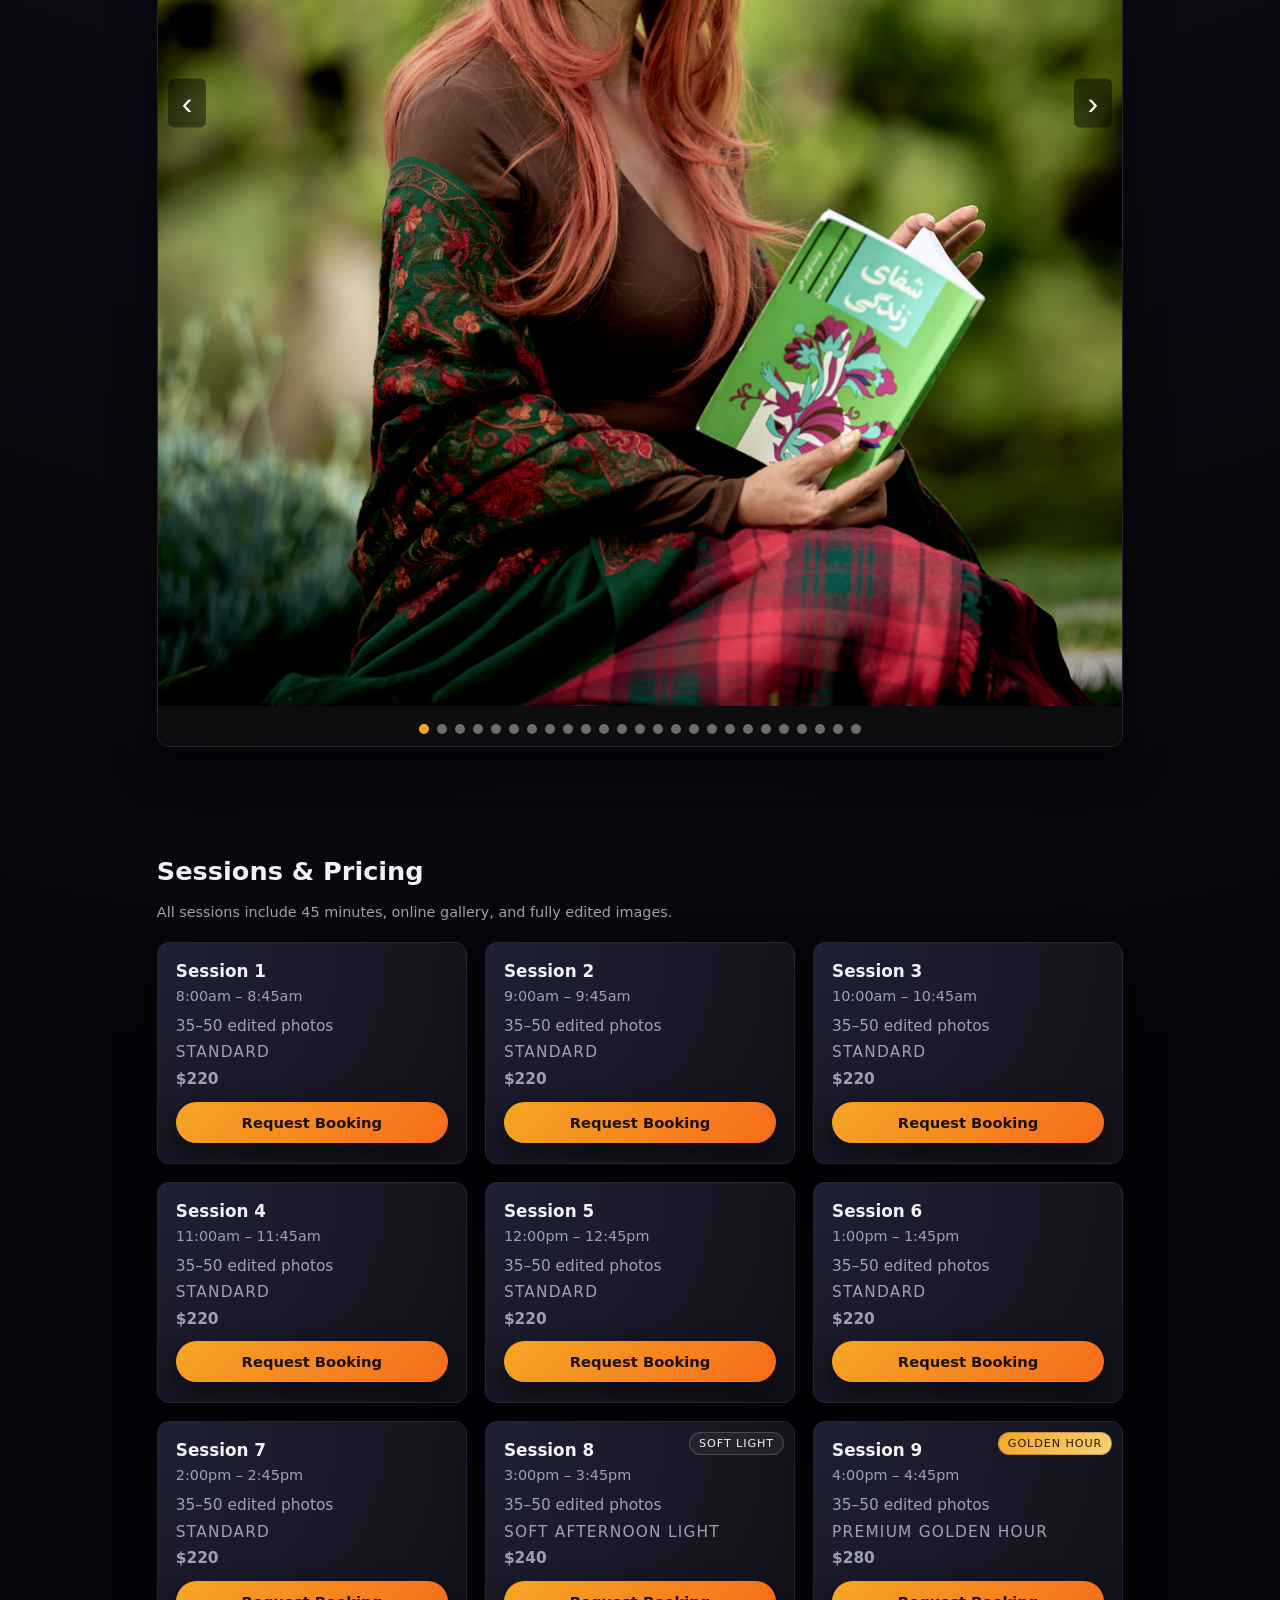
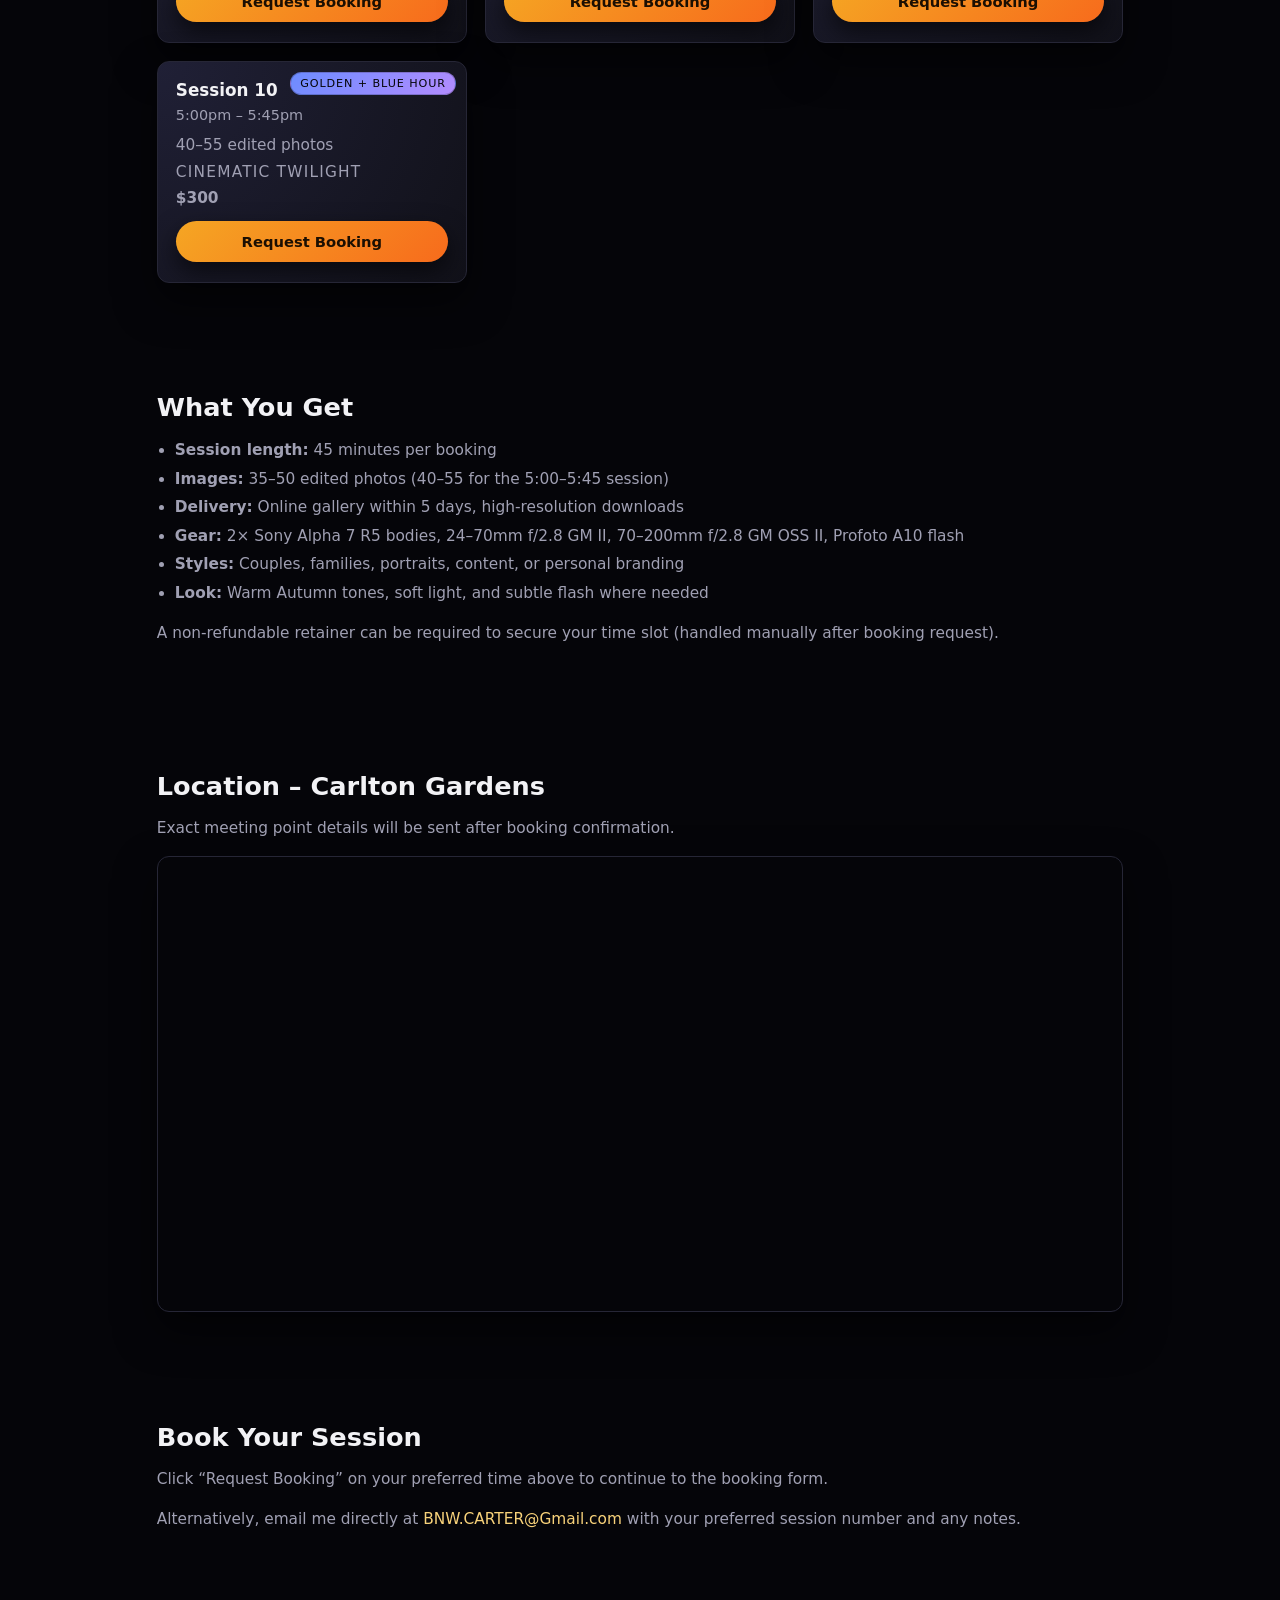
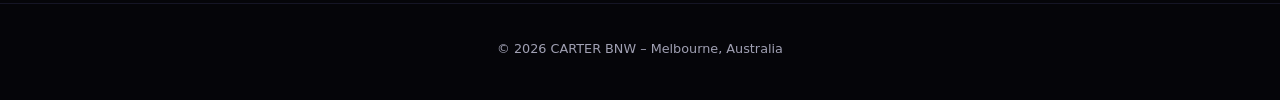
==== commit d9582fa8: "Update index.html" ====
--- a/index.html
+++ b/index.html
@@ -32,7 +32,7 @@
     <section id="about" class="section about">
       <h2>Autumn at Carlton Gardens</h2>
       <p>
-        I’m offering a one-day series of Autumn mini sessions at Carlton Gardens in Melbourne. Each session is 45 minutes, focused on warm tones, fallen leaves, and relaxed portraits.
+        I’m offering a one-day series of Autumn mini sessions at Carlton Gardens in Melbourne on Sunday the 24th of May. Each session is 45 minutes, focused on warm tones, fallen leaves, and relaxed portraits.
       </p>
       <p>
         For this weekend, I’ll be hiring additional professional camera gear for a wedding on Saturday, and since the equipment can’t be returned until Monday, Sunday sessions will have access to the same high-end setup and lighting.
@@ -66,7 +66,7 @@
 
         <div class="session-card">
           <h3>Session 1</h3>
-          <p class="time">8:00 – 8:45</p>
+          <p class="time">8:00am – 8:45am</p>
           <p>35–50 edited photos</p>
           <p class="tier standard">Standard</p>
           <p class="price">$220</p>
@@ -75,7 +75,7 @@
 
         <div class="session-card">
           <h3>Session 2</h3>
-          <p class="time">9:00 – 9:45</p>
+          <p class="time">9:00am – 9:45am</p>
           <p>35–50 edited photos</p>
           <p class="tier standard">Standard</p>
           <p class="price">$220</p>
@@ -84,7 +84,7 @@
 
         <div class="session-card">
           <h3>Session 3</h3>
-          <p class="time">10:00 – 10:45</p>
+          <p class="time">10:00am – 10:45am</p>
           <p>35–50 edited photos</p>
           <p class="tier standard">Standard</p>
           <p class="price">$220</p>
@@ -93,7 +93,7 @@
 
         <div class="session-card">
           <h3>Session 4</h3>
-          <p class="time">11:00 – 11:45</p>
+          <p class="time">11:00am – 11:45am</p>
           <p>35–50 edited photos</p>
           <p class="tier standard">Standard</p>
           <p class="price">$220</p>
@@ -102,7 +102,7 @@
 
         <div class="session-card">
           <h3>Session 5</h3>
-          <p class="time">12:00 – 12:45</p>
+          <p class="time">12:00pm – 12:45pm</p>
           <p>35–50 edited photos</p>
           <p class="tier standard">Standard</p>
           <p class="price">$220</p>
@@ -111,7 +111,7 @@
 
         <div class="session-card">
           <h3>Session 6</h3>
-          <p class="time">1:00 – 1:45</p>
+          <p class="time">1:00pm – 1:45pm</p>
           <p>35–50 edited photos</p>
           <p class="tier standard">Standard</p>
           <p class="price">$220</p>
@@ -120,7 +120,7 @@
 
         <div class="session-card">
           <h3>Session 7</h3>
-          <p class="time">2:00 – 2:45</p>
+          <p class="time">2:00pm – 2:45pm</p>
           <p>35–50 edited photos</p>
           <p class="tier standard">Standard</p>
           <p class="price">$220</p>
@@ -130,7 +130,7 @@
         <div class="session-card soft">
           <div class="badge">Soft Light</div>
           <h3>Session 8</h3>
-          <p class="time">3:00 – 3:45</p>
+          <p class="time">3:00pm – 3:45pm</p>
           <p>35–50 edited photos</p>
           <p class="tier soft-tier">Soft Afternoon Light</p>
           <p class="price">$240</p>
@@ -140,7 +140,7 @@
         <div class="session-card golden">
           <div class="badge badge-golden">Golden Hour</div>
           <h3>Session 9</h3>
-          <p class="time">4:00 – 4:45</p>
+          <p class="time">4:00pm – 4:45pm</p>
           <p>35–50 edited photos</p>
           <p class="tier golden-tier">Premium Golden Hour</p>
           <p class="price">$280</p>
@@ -150,7 +150,7 @@
         <div class="session-card twilight">
           <div class="badge badge-twilight">Golden + Blue Hour</div>
           <h3>Session 10</h3>
-          <p class="time">5:00 – 5:45</p>
+          <p class="time">5:00pm – 5:45pm</p>
           <p>40–55 edited photos</p>
           <p class="tier twilight-tier">Cinematic Twilight</p>
           <p class="price">$300</p>
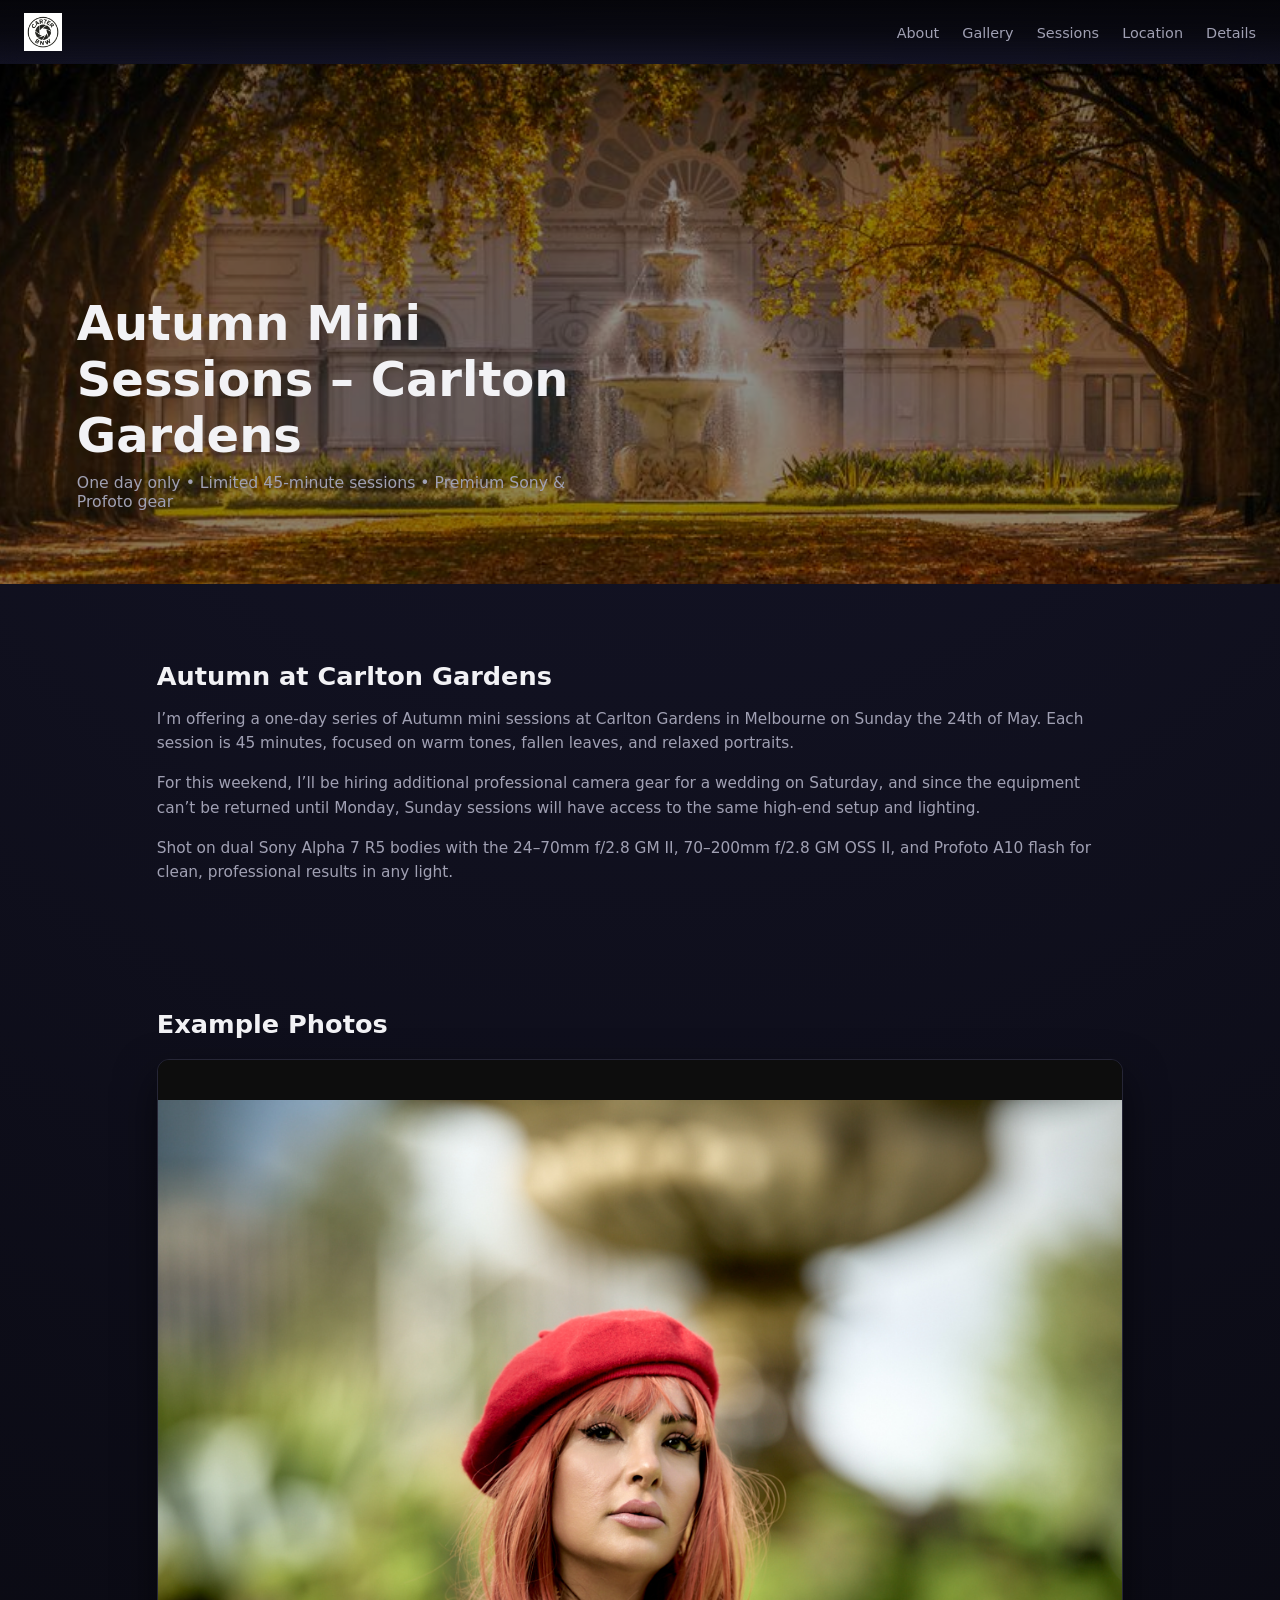
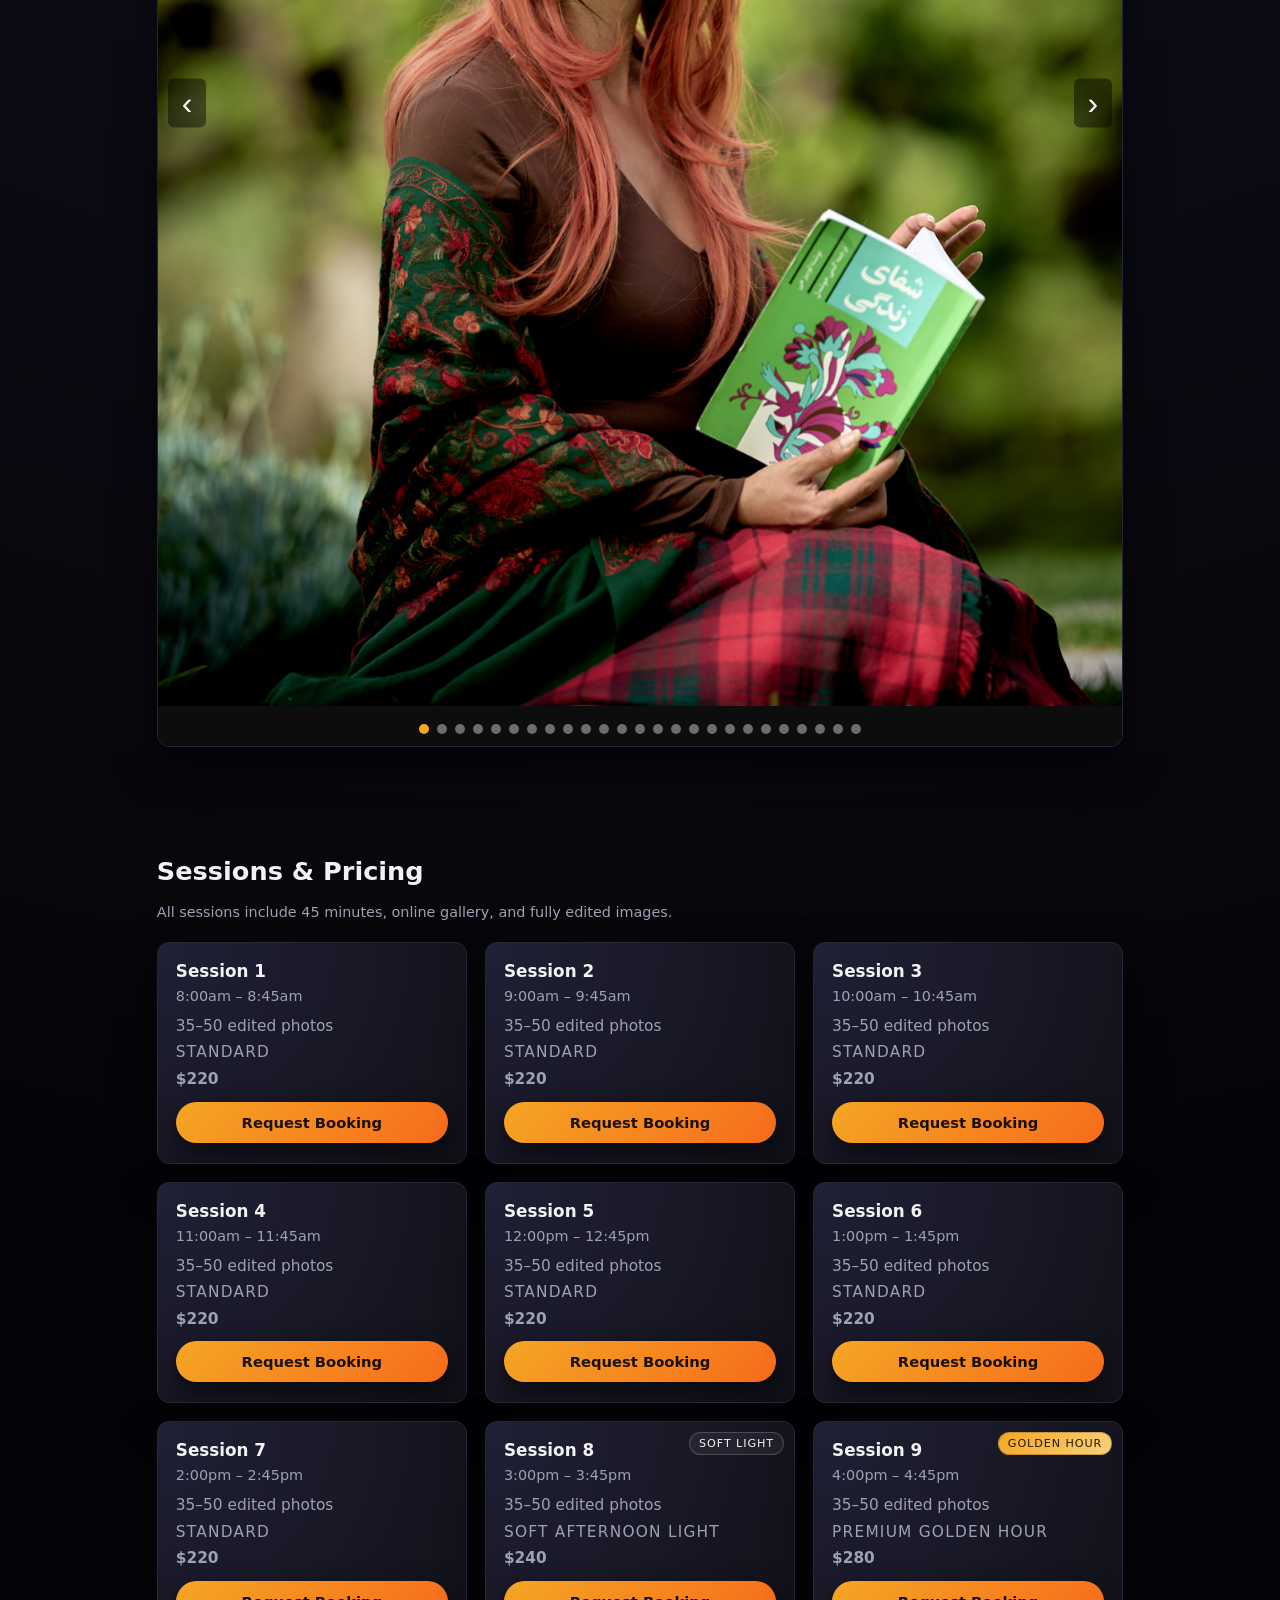
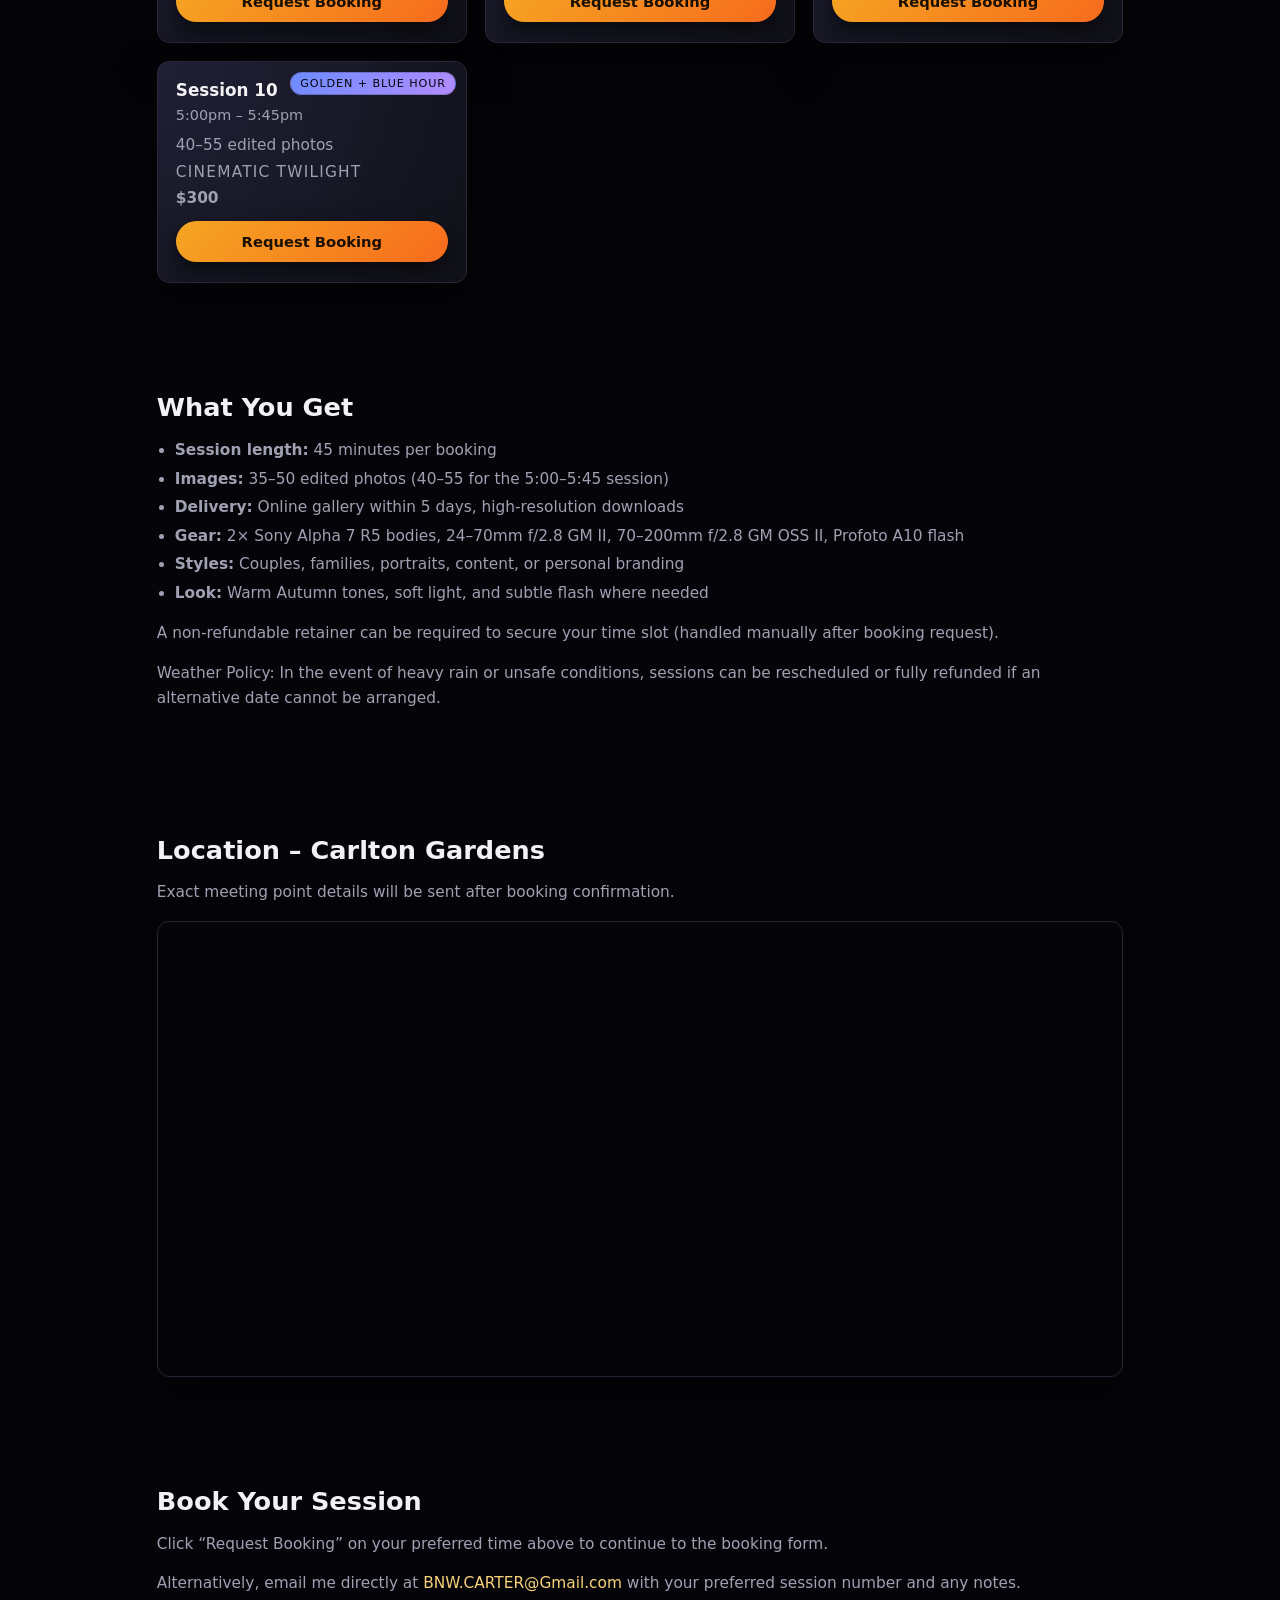
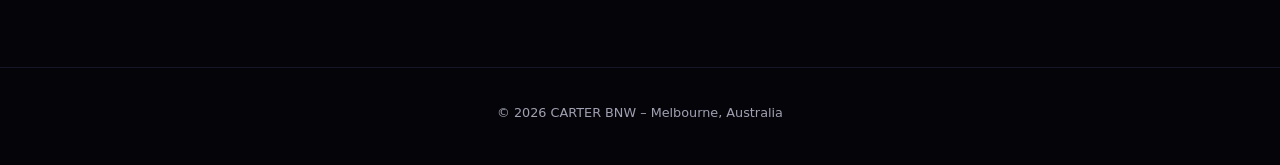
==== commit 38fcdf7e: "Update index.html" ====
--- a/index.html
+++ b/index.html
@@ -174,6 +174,9 @@
       <p class="small-print">
         A non‑refundable retainer can be required to secure your time slot (handled manually after booking request).
       </p>
+      <p>
+        Weather Policy: In the event of heavy rain or unsafe conditions, sessions can be rescheduled or fully refunded if an alternative date cannot be arranged.
+      </p>
     </section>
 
     <!-- LOCATION -->
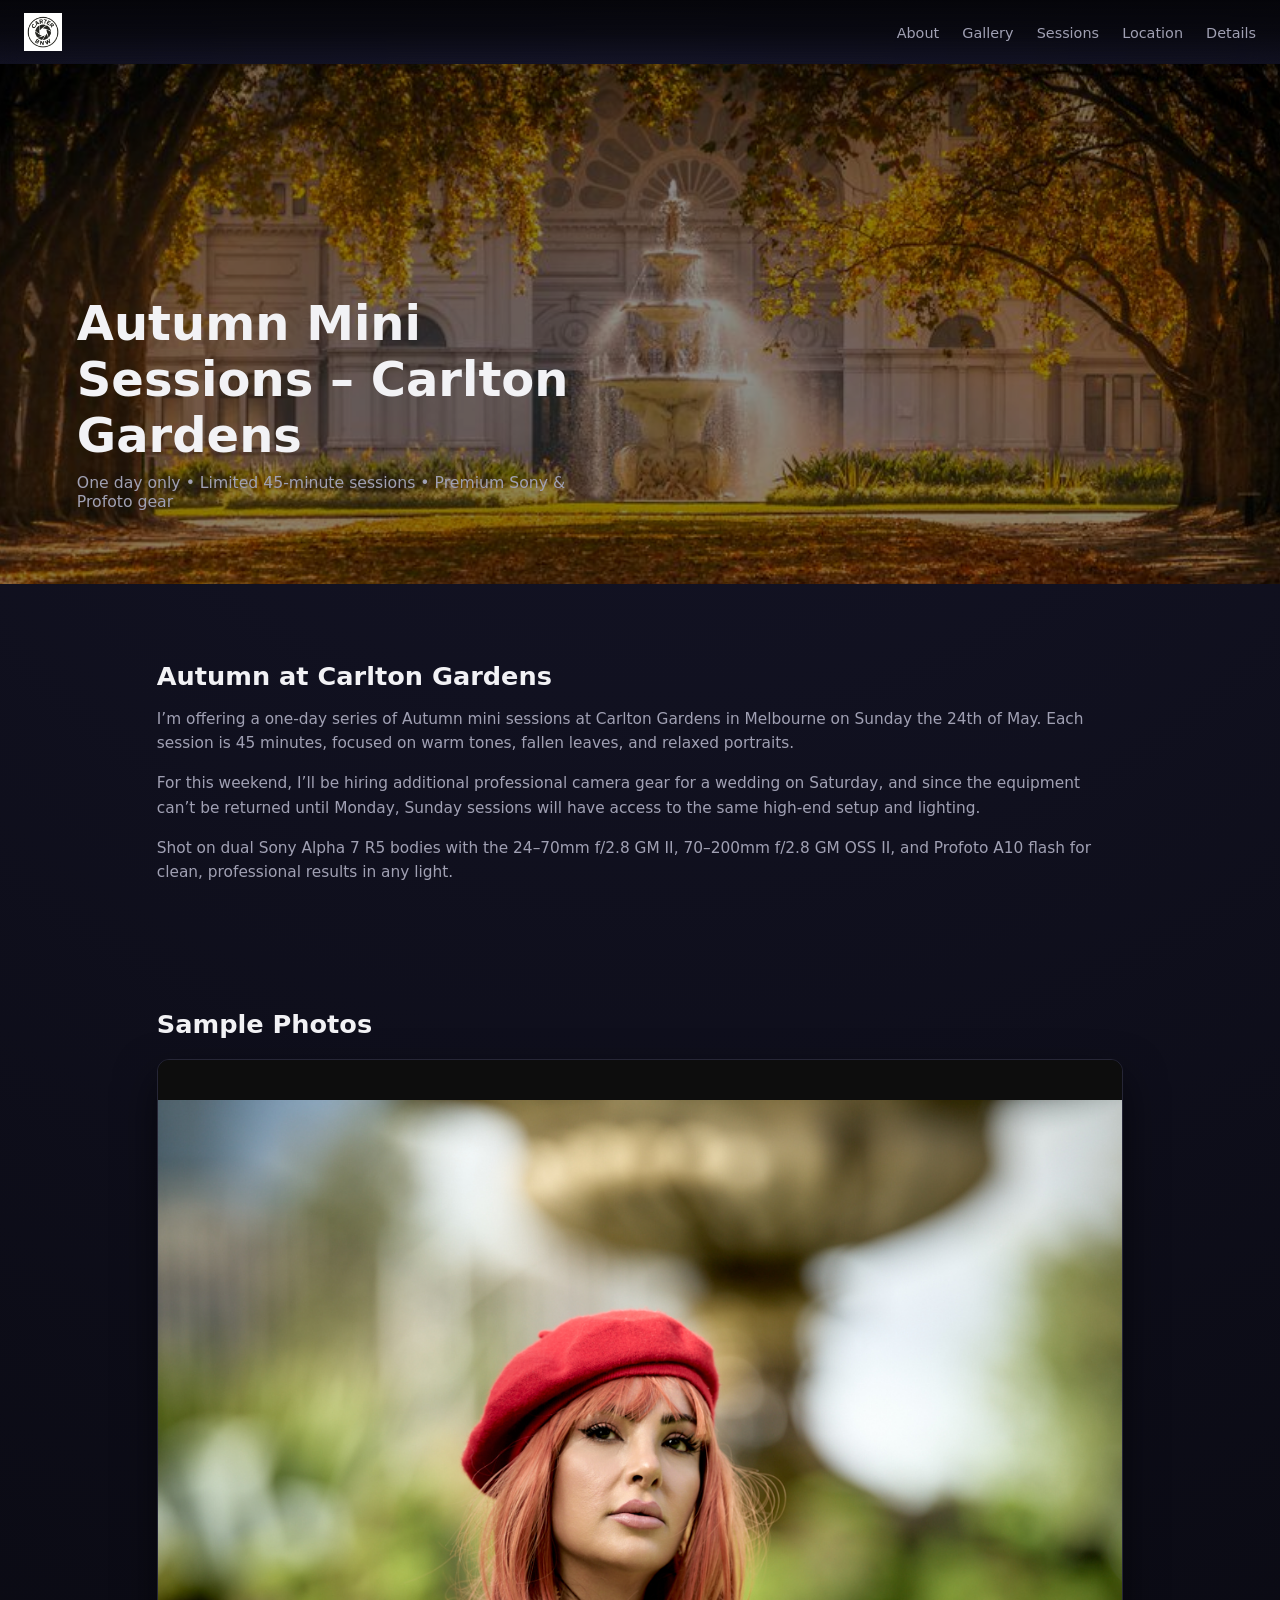
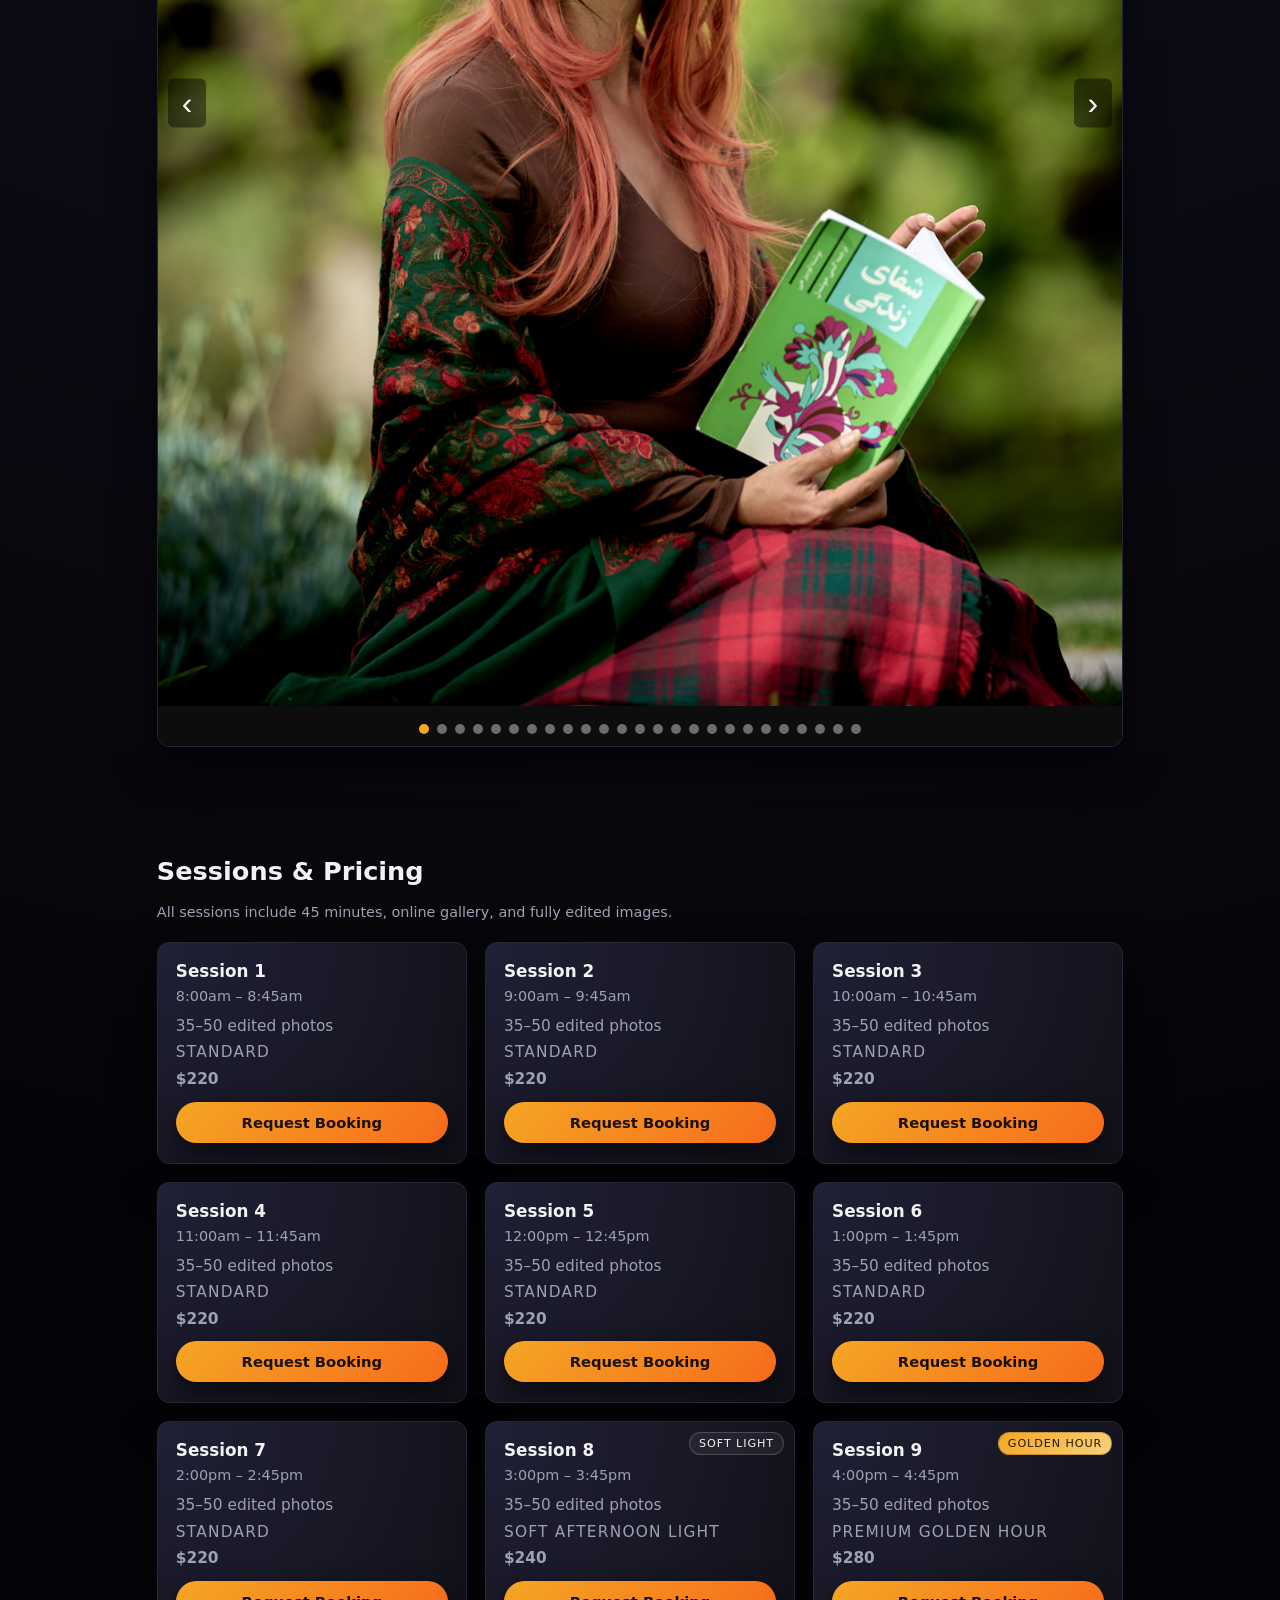
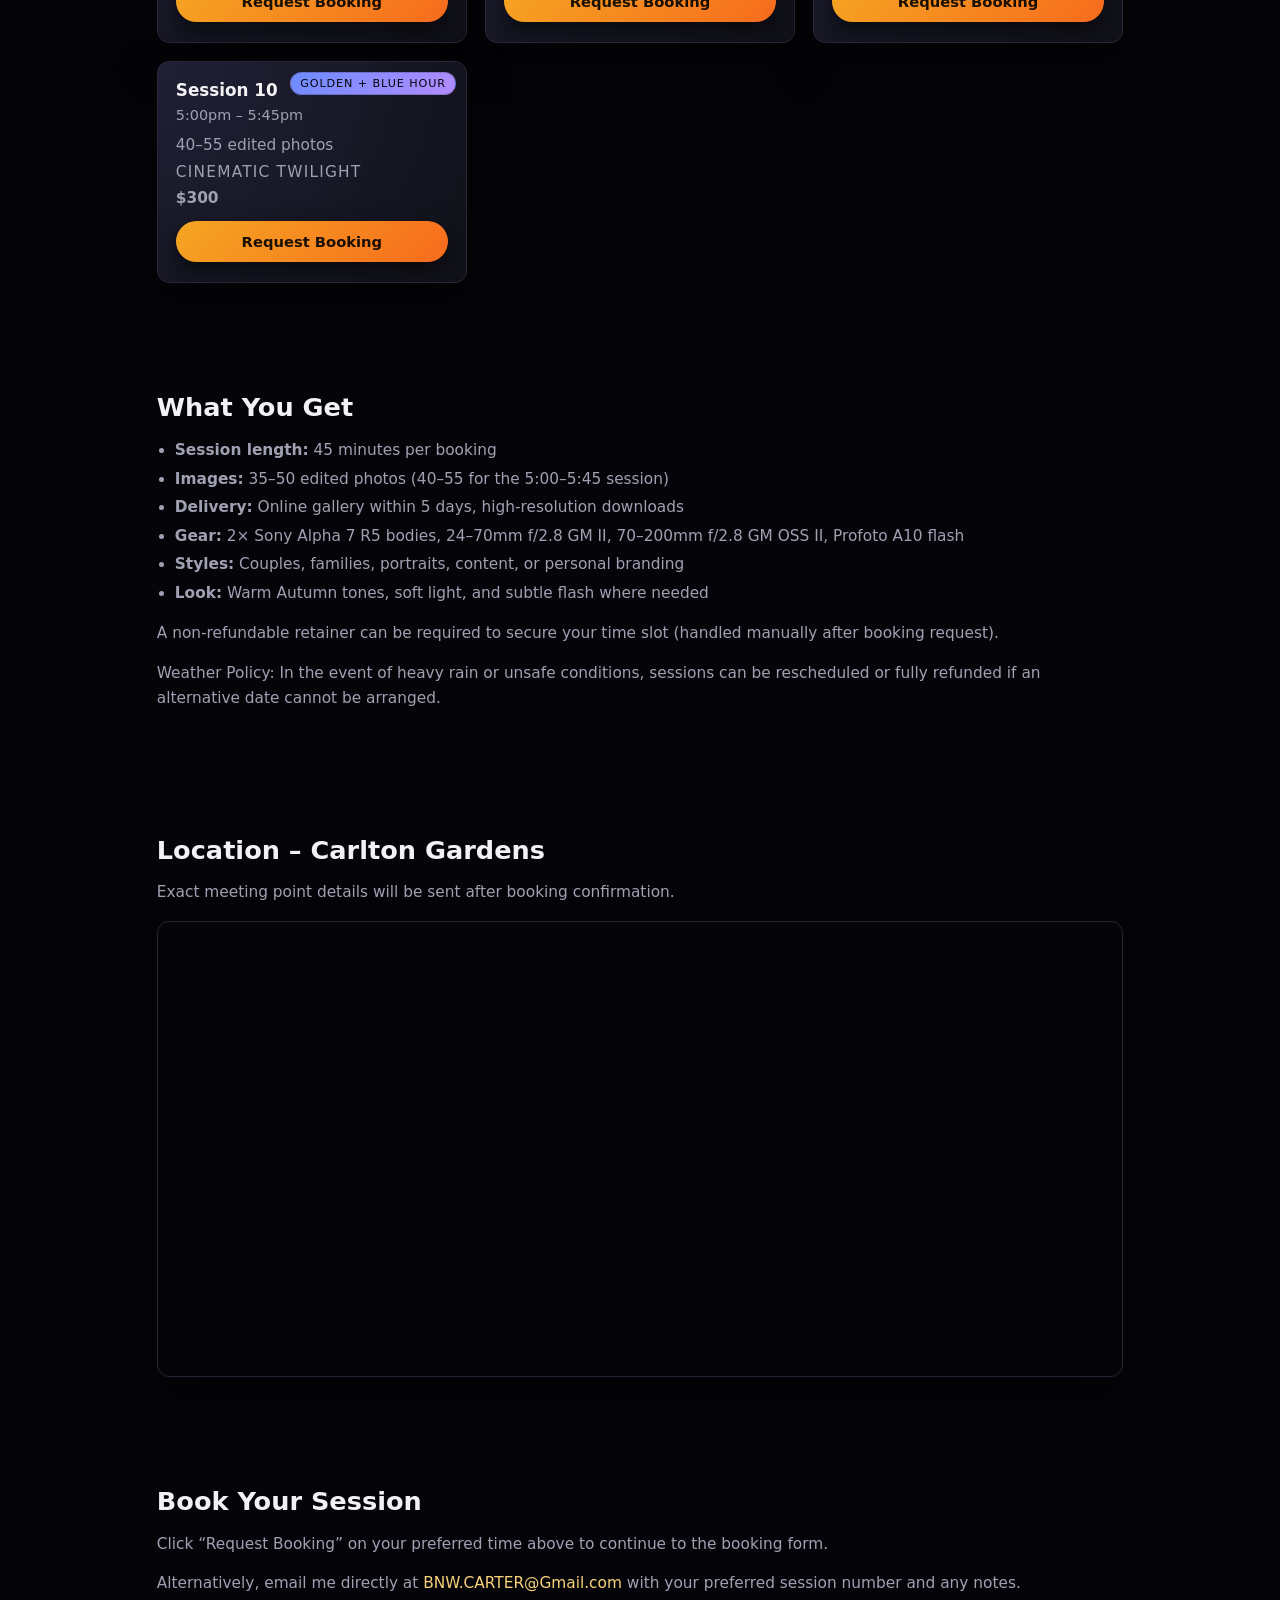
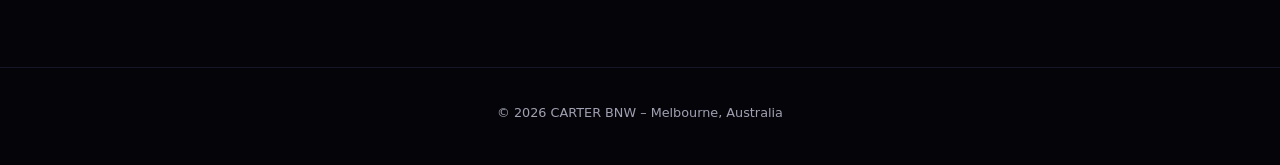
==== commit 30a4e774: "Update index.html" ====
--- a/index.html
+++ b/index.html
@@ -44,7 +44,7 @@
 
     <!-- GALLERY / CAROUSEL -->
     <section id="gallery" class="section gallery">
-      <h2>Example Photos</h2>
+      <h2>Sample Photos</h2>
 
       <div class="carousel">
         <div class="carousel-track"></div>
